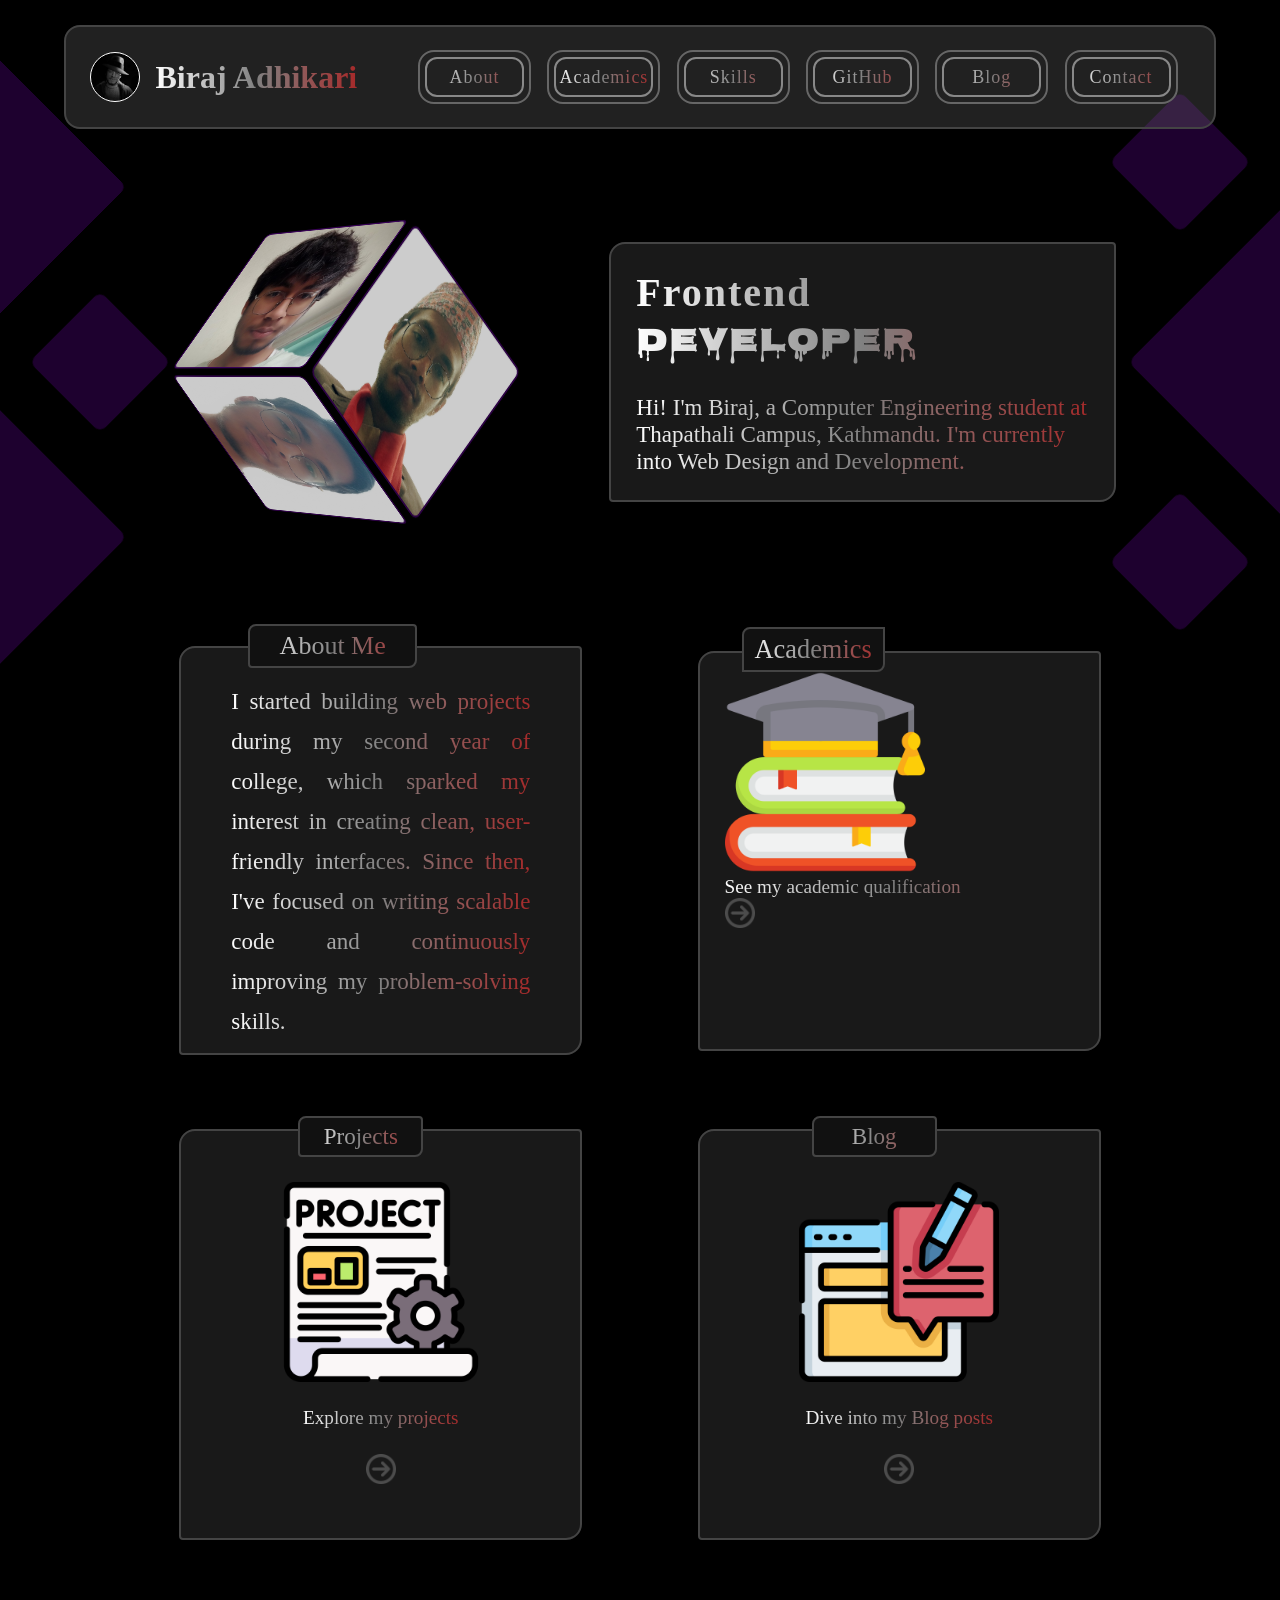
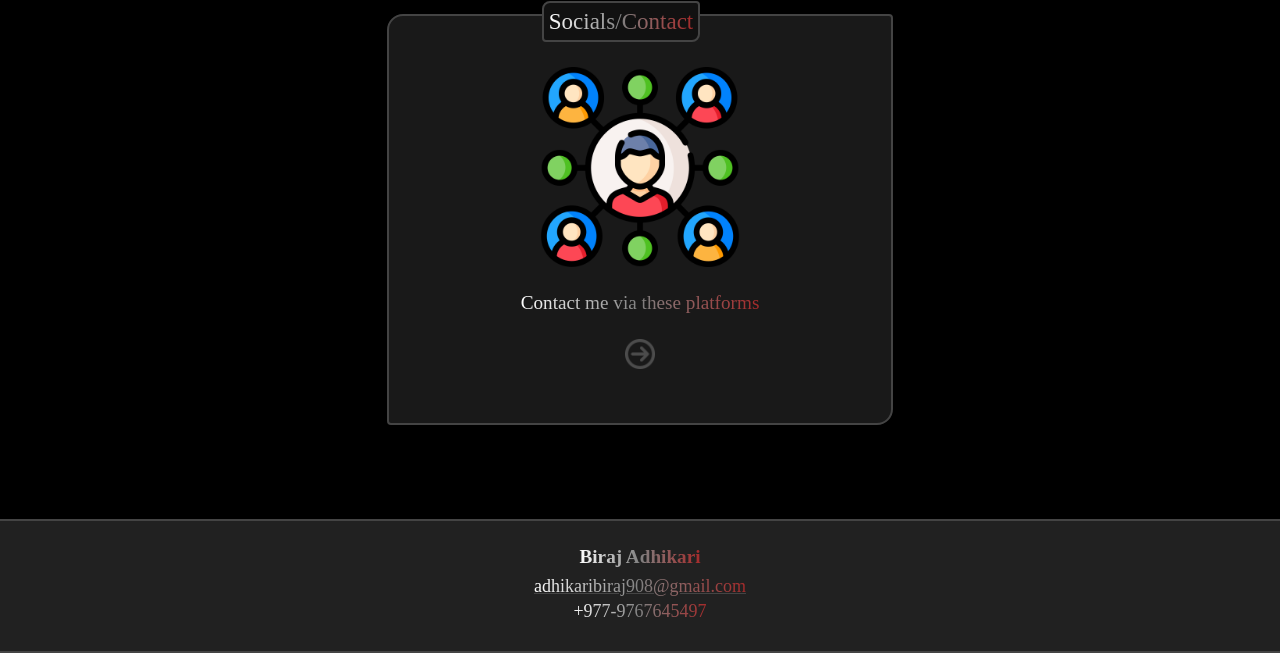
==== index.html @ 6d4dd979 "Minor change" ====
<!DOCTYPE html>
<html lang="en">
<head>
    <meta charset="UTF-8">
    <meta name="viewport" content="width=device-width, initial-scale=1.0">
    <title>Biraj Adhikari - Portfolio</title>
    <link rel="stylesheet" href="Styling/root.css">
    <link rel="stylesheet" href="Styling/navBar.css">
    <link rel="stylesheet" href="Styling/cube.css">
    <link rel="stylesheet" href="Styling/decoration.css">
    <link rel="stylesheet" href="Styling/introduction.css">
    <link rel="stylesheet" href="Styling/aboutMe.css">
    <link rel="stylesheet" href="Styling/academics.css">
    <link rel="stylesheet" href="Styling/projects.css">
    <link rel="stylesheet" href="Styling/blog.css">
    <link rel="stylesheet" href="Styling/contacts.css">
    <link rel="stylesheet" href="Styling/footer.css">
    <link rel="preconnect" href="https://fonts.googleapis.com">
    <link rel="preconnect" href="https://fonts.gstatic.com" crossorigin>    
    <link href="https://fonts.googleapis.com/css2?family=Nosifer&family=Rubik+Glitch&display=swap" rel="stylesheet">
</head>
<body>
    <section id="decoration">
        <div class="decorator"></div>
        <div class="decorator"></div>
        <div class="decorator"></div>
        <div class="decorator"></div>
        <div class="decorator"></div>
        <div class="decorator"></div>
    </section>
    <nav>
        <div class="siteLogo"><div id="pp"></div><h1>Biraj Adhikari</h1></div>
        <img src="Assets/settings.png" width="30px">
        <section>
            <div class="navItem"><a href="#aboutMe"><span>About</span></a></div>
            <div class="navItem"><a href="#academics"><span>Academics</span></a></div>
            <div class="navItem"><a href="#skills"><span>Skills</span></a></div>
            <div class="navItem"><a href="https://github.com/LibraAkaja/" target="_blank"><span>GitHub</span></a></div>
            <div class="navItem"><a href="#myBlog"><span>Blog</span></a></div>
            <div class="navItem"><a href="#contacts"><span>Contact</span></a></div>
        </section>
    </nav>
    <main id="root">
        <section class="cube" id="cube">
            <div class="cubeContainer">
                <div class="cubeSide"></div>
                <div class="cubeSide"></div>
                <div class="cubeSide"></div>
                <div class="cubeSide"></div>
                <div class="cubeSide"></div>
                <div class="cubeSide"></div>
            </div>
        </section>
        <section id="introduction" class="detailCategory">
            <h3><span>Frontend </span><span>Developer</span></h3><br>
            <p>Hi! I'm Biraj, a Computer Engineering student at Thapathali Campus, Kathmandu.
                I'm currently into Web Design and Development.
            </p>
        </section>
        <section id="aboutMe" class="detailCategory">
            <span><p>About Me</p></span>
            <p id="aboutP">I started building web projects during my second year of college, which sparked my interest in creating clean, user-friendly interfaces. Since then, I've focused on writing scalable code and continuously improving my problem-solving skills.</p>
        </section>
        <section id="academics" class="detailCategory">
            <span><p>Academics</p></span>
            <img src="Assets/education.png" width="200">
            <p>See my academic qualification </p>
            <a href=""><img src="Assets/right.png" width="30px"></a>
        </section>
        <section id="myProjects" class="detailCategory">
            <span><p>Projects</p></span>
            <img src="Assets/project.png" width="200">
            <p>Explore my projects </p>
            <a href=""><img src="Assets/right.png" width="30px"></a>
        </section>
        <section id="myBlog" class="detailCategory">
            <span><p>Blog</p></span>
            <img src="Assets/blog.png" width="200px">
            <p>Dive into my Blog posts</p>
            <a href=""><img src="Assets/right.png" width="30px"></a>
        </section>
        <section id="contacts" class="detailCategory">
            <span><p>Socials/Contact</p></span>
            <img src="Assets/network.png" width="200">
            <p>Contact me via these platforms</p>
            <a href="Pages/contact.html"><img src="Assets/right.png" width="30px"></a>
        </section>
    </main>
    <footer>
        <h3>Biraj Adhikari</h3>
        <p><a href="mailto:adhikaribiraj908@gmail.com" target="_blank">adhikaribiraj908@gmail.com</a></p>
        <p>+977-9767645497</p>
    </footer>
    <script src="Scripts/dynamic.js"></script>
    <script src="Scripts/navBar.js" type="module"></script>
    <script src="Scripts/dragCube.js" type="module"></script>
    <script src="Scripts/mainSections.js" type="module"></script>
</body>
</html>
---- Styling/root.css ----
*{
    padding: 0;
    margin: 0;
    box-sizing: border-box;
    outline: none;
}

body, html{
    background-color: #000000;
    overflow-x: hidden;
    scroll-behavior: smooth;
}

body{
    display: flex;
    flex-direction: column;
    justify-content: stretch;
    align-items: center;
    overflow-y: hidden;
}

main{
    width: 90vw;
    margin-top: 146px;
    z-index: 2;
    transition: transform 0.4s ease-in-out;
    display: grid;
    grid-template-columns: 1fr;
    row-gap: 71px;
    justify-items: center;
    align-items: center;
}

.detailCategory {
    opacity: 0;
    transform: translateY(12px);
    transition: opacity 0.4s ease, transform 0.4s ease;
}

.detailCategory.show {
    opacity: 1;
    transform: translateY(0);
}

@media only screen and (min-width: 375px){
    main{
        margin-top: 172px;
        row-gap: 74px;
    }
}

@media only screen and (min-width: 768px){
    main{
        display: flex;
        justify-content: space-around;
        align-items: center;
        flex-direction: row;
        flex-wrap: wrap;
    }
    main > section{
        min-width: 200px;
        max-width: 44%;
        min-height: 400px;
    }
    main > section:nth-of-type(1){
        min-width: 44%;
    }
    main > section:nth-of-type(2){
        min-height: 260px;
    }
    .detailCategory{
        scroll-margin-top: 175px;
    }
}

@media only screen and (min-width: 1024px){
    main{
        justify-content: space-evenly;
    }
    main > section:nth-of-type(1){
        min-width: 30%;
    }
    main > section:nth-of-type(3), main > section:nth-of-type(4), main > section:nth-of-type(5), main > section:nth-of-type(6){
        max-width: 35%;
    }
}
---- Styling/navBar.css ----
nav{
    width: 90vw;
    min-height: 50px;
    border: 2px solid #444444;
    border-radius: 1rem;
    box-sizing: border-box;
    display: flex;
    justify-content: space-around;
    align-items: center;
    flex-wrap: wrap;
    row-gap: 25px;
    overflow: hidden;
    transition: all 0.4s ease-in-out;
    background: rgba(128, 128, 128, 0.26);
    position: fixed;
    top: 25px;
    z-index: 4;
}

nav:hover{
    background: #333333;
}

nav section{
    width: 100%;
    min-height: 100px;
    padding: 25px;
    display: flex;
    justify-content: space-evenly;
    align-items: center;
    flex-wrap: wrap;
    gap: 25px;
    display: none;
}

.navItem{
    color: white;
    width: 11ch;
    height: 40px;
    border: 2px solid #666666;
    border-radius: 1rem;
    display: flex;
    justify-content: center;
    align-items: center;
    box-sizing: content-box;
    cursor: pointer;
}

.navItem a{
    all: unset;
}

.siteLogo{
    display: flex;
    justify-content: center;
    align-items: center;
    column-gap: 8px;
}

h1{
    font-size: x-large;
    background: linear-gradient(to right, white, grey, brown);
    background-clip: text;
    -webkit-background-clip: text;
    -webkit-text-fill-color: transparent;
    cursor: default;
}

#pp{
    width: 30px;
    aspect-ratio: 1;
    background: url(../Assets/BA.png) center center no-repeat;
    background-size: cover;
    border: 1px solid white;
    border-radius: 50%;
}

h1:hover{
    background: linear-gradient(to right, skyblue, crimson);
    background-clip: text;
    -webkit-background-clip: text;
    -webkit-text-fill-color: transparent;
}

nav.scrolled{
    background: #333333;
}

@media only screen and (min-width: 375px){
    nav{
        min-height: 75px;
    }
    #pp{
        width: 40px;
    }
    nav section{
        width: 350px;
    }
}

@media only screen and (min-width:647px){
    nav{
        width: 80vw;
    }
    nav section{
        width: 450px;
    }
}

@media only screen and (min-width: 768px){
    nav{
        width: 90vw;
        padding: 0px;
    }
    #pp{
        width: 50px;
    }
    nav img{
        display: none;
    }
    .siteLogo{
        width: 11%;
    }
    h1{
        display: none;
    }
    nav section{
        width: 87%;
        padding: 0px;
        gap: 0px;
        display: flex;
    }
    .navItem span{
        width: 11ch;
        height: 40px;
        border-radius: 0.75rem;
        box-sizing: border-box;
        display: flex;
        justify-content: center;
        align-items: center;
        border: 2px solid #888888;
        background: linear-gradient(to right, white, grey, brown);
        background-clip: text;
        -webkit-background-clip: text;
        -webkit-text-fill-color: transparent;
    }
    .navItem span:hover{
        background: linear-gradient(to right, skyblue, crimson);
        background-clip: text;
        -webkit-background-clip: text;
        -webkit-text-fill-color: transparent;
    }
    .navItem:hover{
        background-color: #222222;
    }
}

@media only screen and (min-width: 1024px){
    h1{
        display: block;
    }
    .siteLogo{
        width: 24%;
        column-gap: 15px;
    }
    nav section{
        display: flex;
        width: 69%;
    }
}

@media only screen and (min-width: 1252px){
    .navItem{
        padding: 5px;
        font-size: large;
    }
    h1{
        font-size: xx-large;
    }
    .navItem span{
        letter-spacing: 1px;
    }
}
---- Styling/cube.css ----
.cube{
    z-index: 2;
    scale: 0.75;
    transition: transform 1s ease-in-out;
    display: grid;
    justify-items: center;
    align-items: center;
}

.cube.hide{
    opacity: 0;
    transform: translateY(12px);
    transition: all 0.4s ease;
}

.cube.show{
    opacity: 1;
    transform: translateY(0px);
    transition: all 0.4s ease;
}

.cubeContainer{
    width: 200px;
    aspect-ratio: 1;
    perspective: 2000px;
    transform-style: preserve-3d;
    transform: rotateX(0deg) rotateY(45deg) rotateZ(45deg);
}

.cubeSide{
    width: 100%;
    aspect-ratio: 1;
    border: 2px solid #380356;
    border-radius: 0.5rem;
    position: absolute;
    backface-visibility: hidden;
}

.cubeSide:nth-of-type(1){
    transform: translateZ(105px);
    background: url(../Assets/BA4.jpg) center center no-repeat;
    background-size: cover;
    filter: brightness(0.8);
}

.cubeSide:nth-of-type(6){
    transform: translateZ(-105px) rotateX(180deg);
    background: url(../Assets/BA.png) center center no-repeat;
    background-size: cover;
}

.cubeSide:nth-of-type(2){
    transform: translateY(105px) rotateX(-90deg);
    background: url(../Assets/BA1.jpg) center center no-repeat;
    background-size: cover;
    filter: brightness(0.8);
}

.cubeSide:nth-of-type(3){
    transform: translateY(-105px) rotateX(90deg) rotateZ(180deg);
    background: url(../Assets/BA2.jpg) center center no-repeat;
    background-size: cover;
    filter: brightness(0.8);
}

.cubeSide:nth-of-type(4){
    transform: translateX(-105px) rotateY(-90deg);
    background: url(../Assets/BA3.jpg) center center no-repeat;
    background-size: cover;
}

.cubeSide:nth-of-type(5){
    transform: translateX(105px) rotateY(90deg) rotateZ(-90deg);
    background: url(../Assets/AA.jpg) center center no-repeat;
    background-size: cover;
    filter: brightness(1.2);
}

.cubeContainer{
    animation: itsShowTime 3s ease-in-out 0s 1,
               spinIt 3s ease-in-out 0s 1;
}

/* @keyframes showEmAll{
  0% {transform: rotateX(0deg) rotateY(0deg) rotateZ(0deg);}
  12.5% {transform: rotateX(30deg) rotateY(0deg) rotateZ(30deg);}
  25% {transform: rotateX(45deg) rotateY(15deg) rotateZ(60deg);}
  37.5% {transform: rotateX(30deg) rotateY(45deg) rotateZ(120deg);}
  50% {transform: rotateX(45deg) rotateY(30deg) rotateZ(180deg);}
  62.5% {transform: rotateX(30deg) rotateY(45deg) rotateZ(225deg);}
  75% {transform: rotateX(45deg) rotateY(30deg) rotateZ(270deg)}
  87.5% {transform: rotateX(15deg) rotateY(15deg) rotateZ(315deg);}
  100%{transform: rotateX(0deg) rotateY(0deg) rotateZ(360deg);}
} */

@keyframes spinIt{
    from{
        transform: rotateX(0deg) rotateY(45deg) rotateZ(45deg);
    }
    to{
        transform: rotateX(0deg) rotateY(1125deg) rotateZ(45deg);
    }
}

/* @keyframes settleIt{
    form{
        transform: rotateX(0deg) rotateY(4005deg) rotateZ(45deg);
    }
    to{
        transform: rotateX(0deg) rotateY(0deg) rotateZ(0deg);
    }
} */

@keyframes itsShowTime{
    0%{ scale: 0.15;}
    100%{scale: 1;}
}

@media only screen and (min-width: 768px){
    .cube{
        scale: 1;
    }
}
---- Styling/decoration.css ----
#decoration{
    /* width: 100vw !important; */
    /* height: 100vh !important; */
    display: flex;
    justify-content: center;
    align-items: center;
    flex-wrap: nowrap;
    position: fixed;
    inset: 0;
    overflow: hidden;
    pointer-events: none;
}

.decorator:nth-of-type(1), .decorator:nth-of-type(3), .decorator:nth-of-type(5){
    width: 100px;
    aspect-ratio: 1;
    /* background-color: rgba(147, 0, 156, 0.26); */
    background-color: rgba(56, 3, 86, 0.55);
    border-radius: 0.5rem;
}

.decorator:nth-of-type(2), .decorator:nth-of-type(4), .decorator:nth-of-type(6){
    width: 250px;
    aspect-ratio: 1;
    /* background-color: rgba(176, 0, 178, 0.26); */
    background-color: rgba(56, 3, 86, 0.55);
    border-radius: 0.5rem;
}

.decorator{
    rotate: 45deg;
    flex-shrink: none;
    position: fixed;
}

.decorator:nth-of-type(2){
    top: 62px;
    left: -175px;
}

.decorator:nth-of-type(4){
    top: 237px;
    right: -150px;
}

.decorator:nth-of-type(6){
    top: 412px;
    left: -175px;
}

.decorator:nth-of-type(1){
    top: 112px;
    right: 50px;
    animation: spinClockwise 8s ease 0s infinite alternate;
}

.decorator:nth-of-type(3){
    top: 312px;
    left: 50px;
    animation: spinAnticlockwise 8s ease 0s infinite alternate;
}

.decorator:nth-of-type(5){
    top: 512px;
    right: 50px;
    animation: spinClockwise 8s ease 0s infinite alternate;
}

@keyframes spinClockwise{
    from{
        transform: rotateZ(0deg);
    }
    to{
        transform: rotateZ(360deg);
    }
}

@keyframes spinAnticlockwise{
    from{
        transform: rotateZ(0deg);
    }
    to{
        transform: rotateZ(-360deg);
    }
}
---- Styling/introduction.css ----
#introduction{
    width: 90vw;
    box-sizing: border-box;
    color: white;
    border: 2px solid #444444;
    border-radius: 1rem 0.25rem 1rem 0.25rem;
    padding: 25px;
    background: rgba(34, 34, 34, 0.75);
}

#introduction h3{
    background: linear-gradient(to right, white, grey, brown);
    background-clip: text;
    -webkit-background-clip: text;
    -webkit-text-fill-color: transparent;
    font-size: 25px;
    letter-spacing: 2px;
    color: transparent;
    /* border: 2px solid red; */
}

#introduction h3 span:nth-of-type(1){
    font-size: 40px;
    font-family: 'Times New Roman', Times, serif;
}

#introduction h3 span:nth-of-type(2){
    font-family: 'Nosifer', 'Times New Roman', Times, serif;
}

#introduction p{
    background: linear-gradient(to right, white, grey, brown);
    background-clip: text;
    -webkit-background-clip: text;
    -webkit-text-fill-color: transparent;
    /* border: 2px solid red; */
}

#introduction h3:hover{
    background: linear-gradient(to right, skyblue, crimson);
    background-clip: text;
    -webkit-background-clip: text;
    -webkit-text-fill-color: transparent;
}

#introduction p:hover{
    background: linear-gradient(to right, skyblue, crimson);
    background-clip: text;
    -webkit-background-clip: text;
    -webkit-text-fill-color: transparent;
}

@media only screen and (min-width: 320px){
    #introduction p{
        font-size: large;
    }
}

@media only screen and (min-width: 768px){
    #introduction{
        font-size: larger;
        place-content: center center;
    }
}

@media only screen and (min-width: 1024px){
    #introduction h3{
        font-size: xx-large;
    }
    #introduction p{
        font-size: larger;
    }
}
---- Styling/aboutMe.css ----
#aboutMe{
    width: 90vw;
    padding: 25px;
    border: 2px solid #444444;
    border-radius: 1rem 0.25rem 1rem 0.25rem;
    box-sizing: border-box;
    background: rgba(34, 34, 34, 0.75);
}

/* #aboutMe{
    display: flex;
    justify-content: center;
    align-items: center;
    flex-direction: column;
    row-gap: 25px;
} */

#aboutMe span{
    margin-top: -49px;
    margin-left: 17px;
    padding: 5px;
    background: #111111;
    box-sizing: border-box;
    border: 2px solid #444444;
    border-radius: 0.5rem 0.25rem 0.5rem 0.25rem;
    font-size: 26px;
    display: block;
    width: 13ch;
    text-align: center;
}

#aboutP{
    /* border: 2px solid red; */
    position: relative;
    top: 13px;
}

#aboutMe span p, #aboutMe p{
    background: linear-gradient(to right, white, grey, brown);
    background-clip: text;
    -webkit-background-clip: text;
    -webkit-text-fill-color: transparent;
}

#aboutMe span p:hover, #aboutMe p:hover{
    background: linear-gradient(to right, skyblue, crimson);
    background-clip: text;
    -webkit-background-clip: text;
    -webkit-text-fill-color: transparent;
}

@media only screen and (min-width:320px){
    #aboutMe{
        font-size: larger;
    }
}

@media only screen and (min-width: 768px){
    #aboutP{
        font-size: larger;
        aspect-ratio: 1.16;
        display: flex;
        justify-content: center;
        align-items: center;
        text-align: justify;
        line-height: 35px;
    }
}

@media only screen and (min-width: 1100px){
    #aboutMe{
        padding-left: 50px;
        padding-right: 50px;
    }
}

@media only screen and (min-width: 1252px){
    #aboutP{
        line-height: 40px;
    }
}
---- Styling/academics.css ----
#academics{
    width: 90vw;
    /* display: flex;
    justify-content: center;
    align-items: center;
    flex-direction: column;
    row-gap: 25px; */
    border: 2px solid #444444;
    border-radius: 1rem 0.25rem 1rem 0.25rem;
    background: rgba(34, 34, 34, 0.75);
    padding: 25px 25px 50px 25px;
    box-sizing: border-box;
    color: white;
}

#academics span{
    margin-top: -51px;
    margin-left: 17px;
    font-size: 22px;
    padding: 5px;
    background: #111111;
    display: block;
    width: 13ch;
    text-align: center;
    border: 2px solid #444444;
    border-radius: 0.5rem 0 0.5rem 0;
    box-sizing: border-box;
}

#academics img:nth-of-type(2), #academics a img{
    transition: filter 0.4s ease;
    filter: contrast(0.4);
}

#academics img:nth-of-type(2):hover, #academics a img:hover{
    filter: contrast(0) invert(1);
}

#academics span p, #academics p{
    background: linear-gradient(to right, white, grey, brown);
    background-clip: text;
    -webkit-background-clip: text;
    -webkit-text-fill-color: transparent;
}

#academics span p:hover, #academics p:hover{
    background: linear-gradient(to right, skyblue, crimson);
    background-clip: text;
    -webkit-background-clip: text;
    -webkit-text-fill-color: transparent;
}

@media only screen and (min-width: 320px){
    #academics p{
        font-size: larger;
    }
}
---- Styling/projects.css ----
#myProjects{
    width: 90vw;
    box-sizing: border-box;
    padding: 25px 25px 50px 25px;
    border: 2px solid #444444;
    border-radius: 1rem 0.25rem 1rem 0.25rem;
    display: flex;
    justify-content: center;
    align-items: center;
    flex-direction: column;
    row-gap: 25px;
    color: white;
    background: rgba(34, 34, 34, 0.75);
}

#myProjects span{
    margin-top: -40px;
    margin-left: -40px;
    width: 13ch;
    text-align: center;
    font-size: larger;
    padding: 5px;
    background: #111111;
    border: 2px solid #444444;
    border-radius: 0.5rem 0.25rem 0.5rem 0.25rem;
}

#myProjects span p, #myProjects p{
    background: linear-gradient(to right, white, grey, brown);
    background-clip: text;
    -webkit-background-clip: text;
    -webkit-text-fill-color: transparent;
}

#myProjects span p:hover, #myProjects p:hover{
    background: linear-gradient(to right, skyblue, crimson);
    background-clip: text;
    -webkit-background-clip: text;
    -webkit-text-fill-color: transparent;
}

#myProjects a img{
    transition: filter 0.4s ease;
    filter: contrast(0.4);
}

#myProjects a img:hover{
    filter: contrast(0) invert(1);
}

@media only screen and (min-width: 320px){
    #myProjects  p{
        font-size: larger;
    }
}
---- Styling/blog.css ----
#myBlog{
    width: 90vw;
    box-sizing: border-box;
    padding: 25px 25px 50px 25px;  
    color: white;
    display: flex;
    justify-content: center;
    align-items: center;
    flex-direction: column;
    row-gap: 25px;
    border: 2px solid #444444;
    border-radius: 1rem 0.25rem 1rem 0.25rem;
    background: rgba(34, 34, 34, 0.75);
}

#myBlog span{
    margin-top: -40px;
    margin-left: -50px;
    padding: 5px;
    background: #111111;
    font-size: larger;
    border: 2px solid #444444;
    border-radius: 0.5rem 0.25rem 0.5rem 0.25rem;
    width: 13ch;
    text-align: center;
}

#myBlog span p, #myBlog p{
    background: linear-gradient(to right, white, grey, brown);
    background-clip: text;
    -webkit-background-clip: text;
    -webkit-text-fill-color: transparent;
}

#myBlog span p:hover, #myBlog p:hover{
    background: linear-gradient(to right, skyblue, crimson);
    background-clip: text;
    -webkit-background-clip: text;
    -webkit-text-fill-color: transparent;
}

#myBlog a img{
    transition: filter 0.4s ease;
    filter: contrast(0.4);
}

#myBlog a img:hover{
    filter: contrast(0) invert(1);
}

@media only screen and (min-width: 320px){
    #myBlog p{
        font-size: larger;
    }
}
---- Styling/contacts.css ----
#contacts{
    width: 90vw;
    box-sizing: border-box;
    padding: 25px 25px 50px 25px;
    color: white;
    display: flex;
    justify-content: center;
    align-items: center;
    flex-direction: column;
    row-gap: 25px;
    border: 2px solid #444444;
    border-radius: 1rem 0.25rem 1rem 0.25rem;
    background: rgba(34, 34, 34, 0.75);
}

#contacts span{
    /* position: relative; */
    margin-top: -40px;
    margin-left: -38px;
    font-size: larger;
    padding: 5px;
    background: #111111;
    text-align: center;
    border: 2px solid #444444;
    border-radius: 0.5rem 0.25rem 0.5rem 0.25rem;
}

#contacts span p, #contacts p{
    background: linear-gradient(to right, white, grey, brown);
    background-clip: text;
    -webkit-background-clip: text;
    -webkit-text-fill-color: transparent;
}

#contacts span p:hover, #contacts p:hover{
    background: linear-gradient(to right, skyblue, crimson);
    background-clip: text;
    -webkit-background-clip: text;
    -webkit-text-fill-color: transparent;
}

#contacts a img{
    transition: filter 0.4s ease;
    filter: contrast(0.4);
}

#contacts a img:hover{
    filter: contrast(0) invert(1);
}

@media only screen and (min-width: 320px){
    #contacts p{
        font-size: larger;
    }
}
---- Styling/footer.css ----
footer{
    width: 100vw;
    height: auto;
    padding: 25px;
    border: 2px solid #444444;
    display: flex;
    flex-direction: column;
    align-items: center;
    justify-content: center;
    margin-top: 71px;
    background: rgba(128, 128, 128, 0.26);
    box-sizing: content-box;
    z-index: 4;
    /* display: none; */
} 

footer p{
    font-size: small;
    background: linear-gradient(to right, white, grey, brown);
    background-clip: text;
    -webkit-background-clip: text;
    -webkit-text-fill-color: transparent;
    margin-bottom: 4px;
}

footer p:nth-of-type(1){
    text-decoration: underline #444444;

}

footer h3{
    font-size: large;
    background: linear-gradient(to right, white, grey, brown);
    background-clip: text;
    -webkit-background-clip: text;
    -webkit-text-fill-color: transparent;
    margin-bottom: 8px;
}

@media only screen and (min-width: 375px){
    footer h3{
        font-size: larger;
    }
    footer p{
        font-size: large;
    }
}

@media only screen and (min-width: 768px){
    footer{
        margin-top: 94px;
    }
}
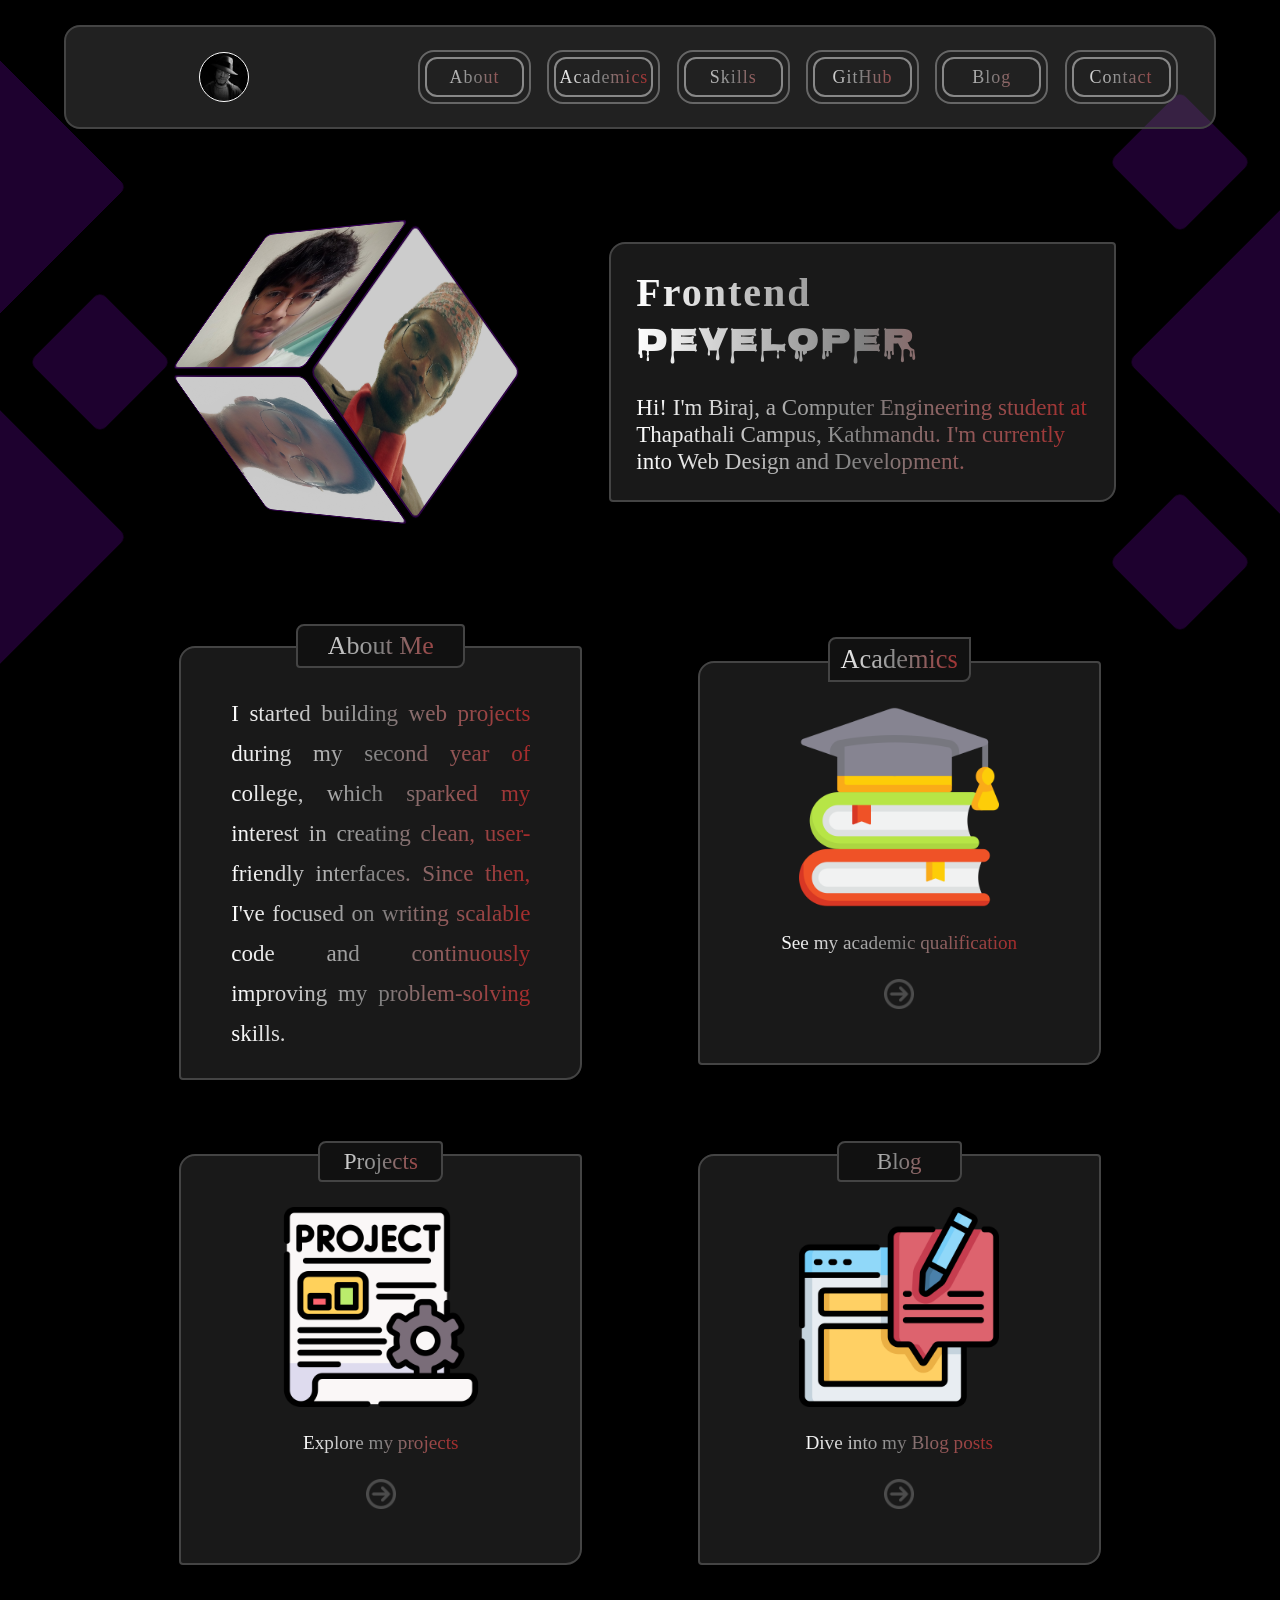
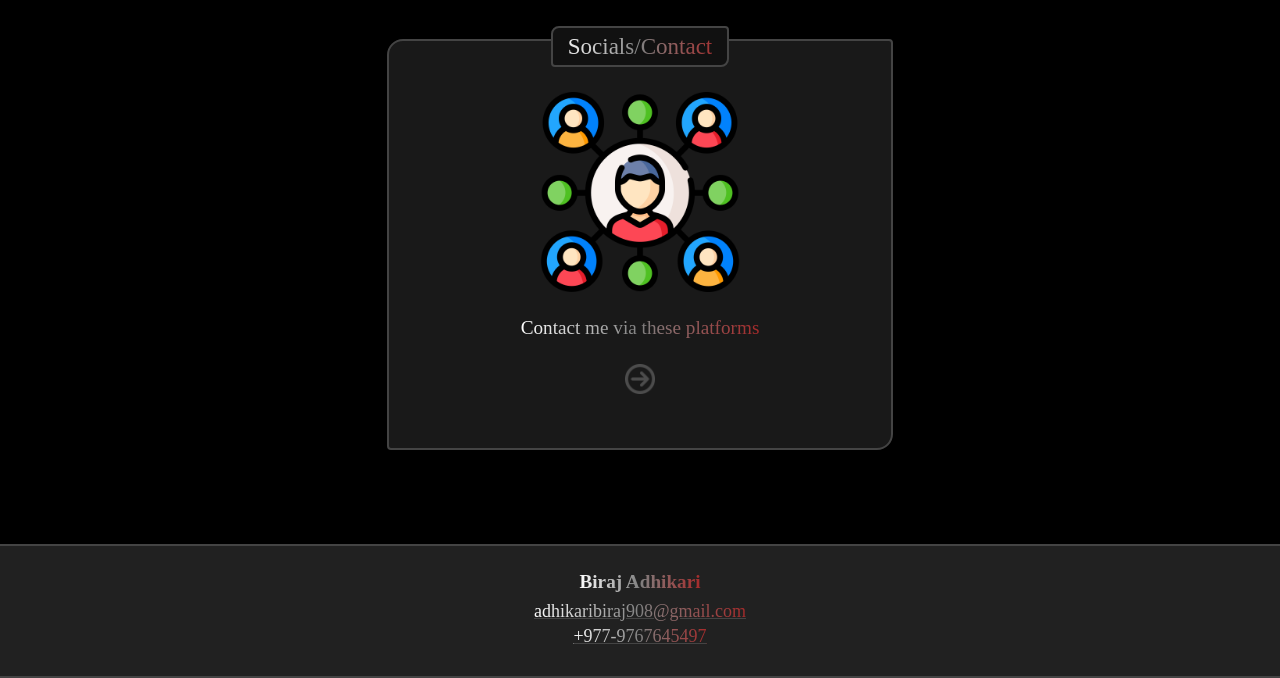
==== commit 92945b45: "Minor change" ====
--- a/index.html
+++ b/index.html
@@ -89,7 +89,7 @@
     <footer>
         <h3>Biraj Adhikari</h3>
         <p><a href="mailto:adhikaribiraj908@gmail.com" target="_blank">adhikaribiraj908@gmail.com</a></p>
-        <p>+977-9767645497</p>
+        <p><a href="tel:+9779767645497">+977-9767645497</a></p>
     </footer>
     <script src="Scripts/dynamic.js"></script>
     <script src="Scripts/navBar.js" type="module"></script>
--- a/Styling/root.css
+++ b/Styling/root.css
@@ -34,12 +34,20 @@
 .detailCategory {
     opacity: 0;
     transform: translateY(12px);
-    transition: opacity 0.4s ease, transform 0.4s ease;
+    transition: all 0.4s ease;
 }
 
-.detailCategory.show {
+#introduction:hover, #aboutMe:hover, #academics:hover, #myProjects:hover, #myBlog:hover, #contacts:hover{
+    background: rgba(68, 68, 68, 0.5);
+}
+
+.detailCategory.show{
     opacity: 1;
     transform: translateY(0);
+}
+
+#root > section h3, #root > section p{
+    user-select: none;
 }
 
 @media only screen and (min-width: 375px){
--- a/Styling/navBar.css
+++ b/Styling/navBar.css
@@ -121,7 +121,7 @@
     .siteLogo{
         width: 11%;
     }
-    h1{
+    nav h1{
         display: none;
     }
     nav section{
--- a/Styling/introduction.css
+++ b/Styling/introduction.css
@@ -16,7 +16,6 @@
     font-size: 25px;
     letter-spacing: 2px;
     color: transparent;
-    /* border: 2px solid red; */
 }
 
 #introduction h3 span:nth-of-type(1){
@@ -33,7 +32,6 @@
     background-clip: text;
     -webkit-background-clip: text;
     -webkit-text-fill-color: transparent;
-    /* border: 2px solid red; */
 }
 
 #introduction h3:hover{
--- a/Styling/aboutMe.css
+++ b/Styling/aboutMe.css
@@ -7,17 +7,17 @@
     background: rgba(34, 34, 34, 0.75);
 }
 
-/* #aboutMe{
+#aboutMe{
     display: flex;
     justify-content: center;
     align-items: center;
     flex-direction: column;
     row-gap: 25px;
-} */
+}
 
 #aboutMe span{
     margin-top: -49px;
-    margin-left: 17px;
+    /* margin-left: 17px; */
     padding: 5px;
     background: #111111;
     box-sizing: border-box;
@@ -27,12 +27,6 @@
     display: block;
     width: 13ch;
     text-align: center;
-}
-
-#aboutP{
-    /* border: 2px solid red; */
-    position: relative;
-    top: 13px;
 }
 
 #aboutMe span p, #aboutMe p{
@@ -59,6 +53,7 @@
     #aboutP{
         font-size: larger;
         aspect-ratio: 1.16;
+        width: 100%;
         display: flex;
         justify-content: center;
         align-items: center;
@@ -77,5 +72,7 @@
 @media only screen and (min-width: 1252px){
     #aboutP{
         line-height: 40px;
+        /* width: 100%; */
+        aspect-ratio: 1.14;
     }
 }
--- a/Styling/academics.css
+++ b/Styling/academics.css
@@ -1,10 +1,10 @@
 #academics{
     width: 90vw;
-    /* display: flex;
+    display: flex;
     justify-content: center;
     align-items: center;
     flex-direction: column;
-    row-gap: 25px; */
+    row-gap: 25px;
     border: 2px solid #444444;
     border-radius: 1rem 0.25rem 1rem 0.25rem;
     background: rgba(34, 34, 34, 0.75);
@@ -15,7 +15,7 @@
 
 #academics span{
     margin-top: -51px;
-    margin-left: 17px;
+    /* margin-left: 17px; */
     font-size: 22px;
     padding: 5px;
     background: #111111;
--- a/Styling/projects.css
+++ b/Styling/projects.css
@@ -15,7 +15,7 @@
 
 #myProjects span{
     margin-top: -40px;
-    margin-left: -40px;
+    /* margin-left: -40px; */
     width: 13ch;
     text-align: center;
     font-size: larger;
--- a/Styling/blog.css
+++ b/Styling/blog.css
@@ -15,7 +15,7 @@
 
 #myBlog span{
     margin-top: -40px;
-    margin-left: -50px;
+    /* margin-left: -50px; */
     padding: 5px;
     background: #111111;
     font-size: larger;
--- a/Styling/contacts.css
+++ b/Styling/contacts.css
@@ -14,15 +14,18 @@
 }
 
 #contacts span{
-    /* position: relative; */
     margin-top: -40px;
-    margin-left: -38px;
+    /* margin-left: -38px; */
     font-size: larger;
     padding: 5px;
     background: #111111;
     text-align: center;
     border: 2px solid #444444;
     border-radius: 0.5rem 0.25rem 0.5rem 0.25rem;
+}
+
+#contacts span p{
+    padding: 0 10px 0 10px;
 }
 
 #contacts span p, #contacts p{
@@ -52,4 +55,84 @@
     #contacts p{
         font-size: larger;
     }
+}
+
+#contactHTML{
+    display: flex;
+}
+
+#contactHtmlH1{
+    margin-top: 125px;
+    position: fixed;
+    transition: all 0.4s ease;
+}
+
+#contactHtml > section{
+    border: 2px solid #333333;
+    border-radius: 1.3rem;
+    background: rgba(51, 51, 51, 0.5);
+    width: 80%;
+    display: flex;
+    justify-content: space-around;
+    align-items: center;
+    margin-bottom: 50px;
+}
+
+#contactHtml > section  a{
+    all: unset;
+    width: 100%;
+    height: 100%;
+    cursor: pointer;
+    padding: 10px;
+    display: flex;
+    justify-content: space-around;
+}
+
+#contactHtml > section img{
+    width: 50px;
+}
+
+#contactHtml > section p{
+    height: min-content;
+    color: white;
+    align-self: center;
+    font-size: large;
+}
+
+.socials.hide{
+    opacity: 0;
+    transform: translateY(12px);
+    transition: all 0.4s ease;
+}
+
+.socials.show{
+    opacity: 1;
+    transform: translateY(0px);
+    transition: all 0.4s ease;
+}
+
+#contactHtml > section:hover{
+    background: rgba(68, 68, 68, 0.5);
+}
+
+@media only screen and (min-width: 768px){
+    #contactHtml{
+        width: 60vw;
+        flex-direction: column;
+        margin-top: 313px !important;
+    }
+    .socials{
+        min-width: 100% !important;
+        min-height: 75px !important;
+    }
+    #contactHtmlH1{
+        margin-top: 200px;
+        font-size: xx-large;
+    }
+}
+
+@media only screen and (min-width: 1024px){
+    #contactHtml{
+        width: 31vw;
+    }
 }
--- a/Styling/footer.css
+++ b/Styling/footer.css
@@ -11,7 +11,6 @@
     background: rgba(128, 128, 128, 0.26);
     box-sizing: content-box;
     z-index: 4;
-    /* display: none; */
 } 
 
 footer p{
@@ -23,9 +22,8 @@
     margin-bottom: 4px;
 }
 
-footer p:nth-of-type(1){
+footer p{
     text-decoration: underline #444444;
-
 }
 
 footer h3{
@@ -35,6 +33,7 @@
     -webkit-background-clip: text;
     -webkit-text-fill-color: transparent;
     margin-bottom: 8px;
+    user-select: none;
 }
 
 @media only screen and (min-width: 375px){
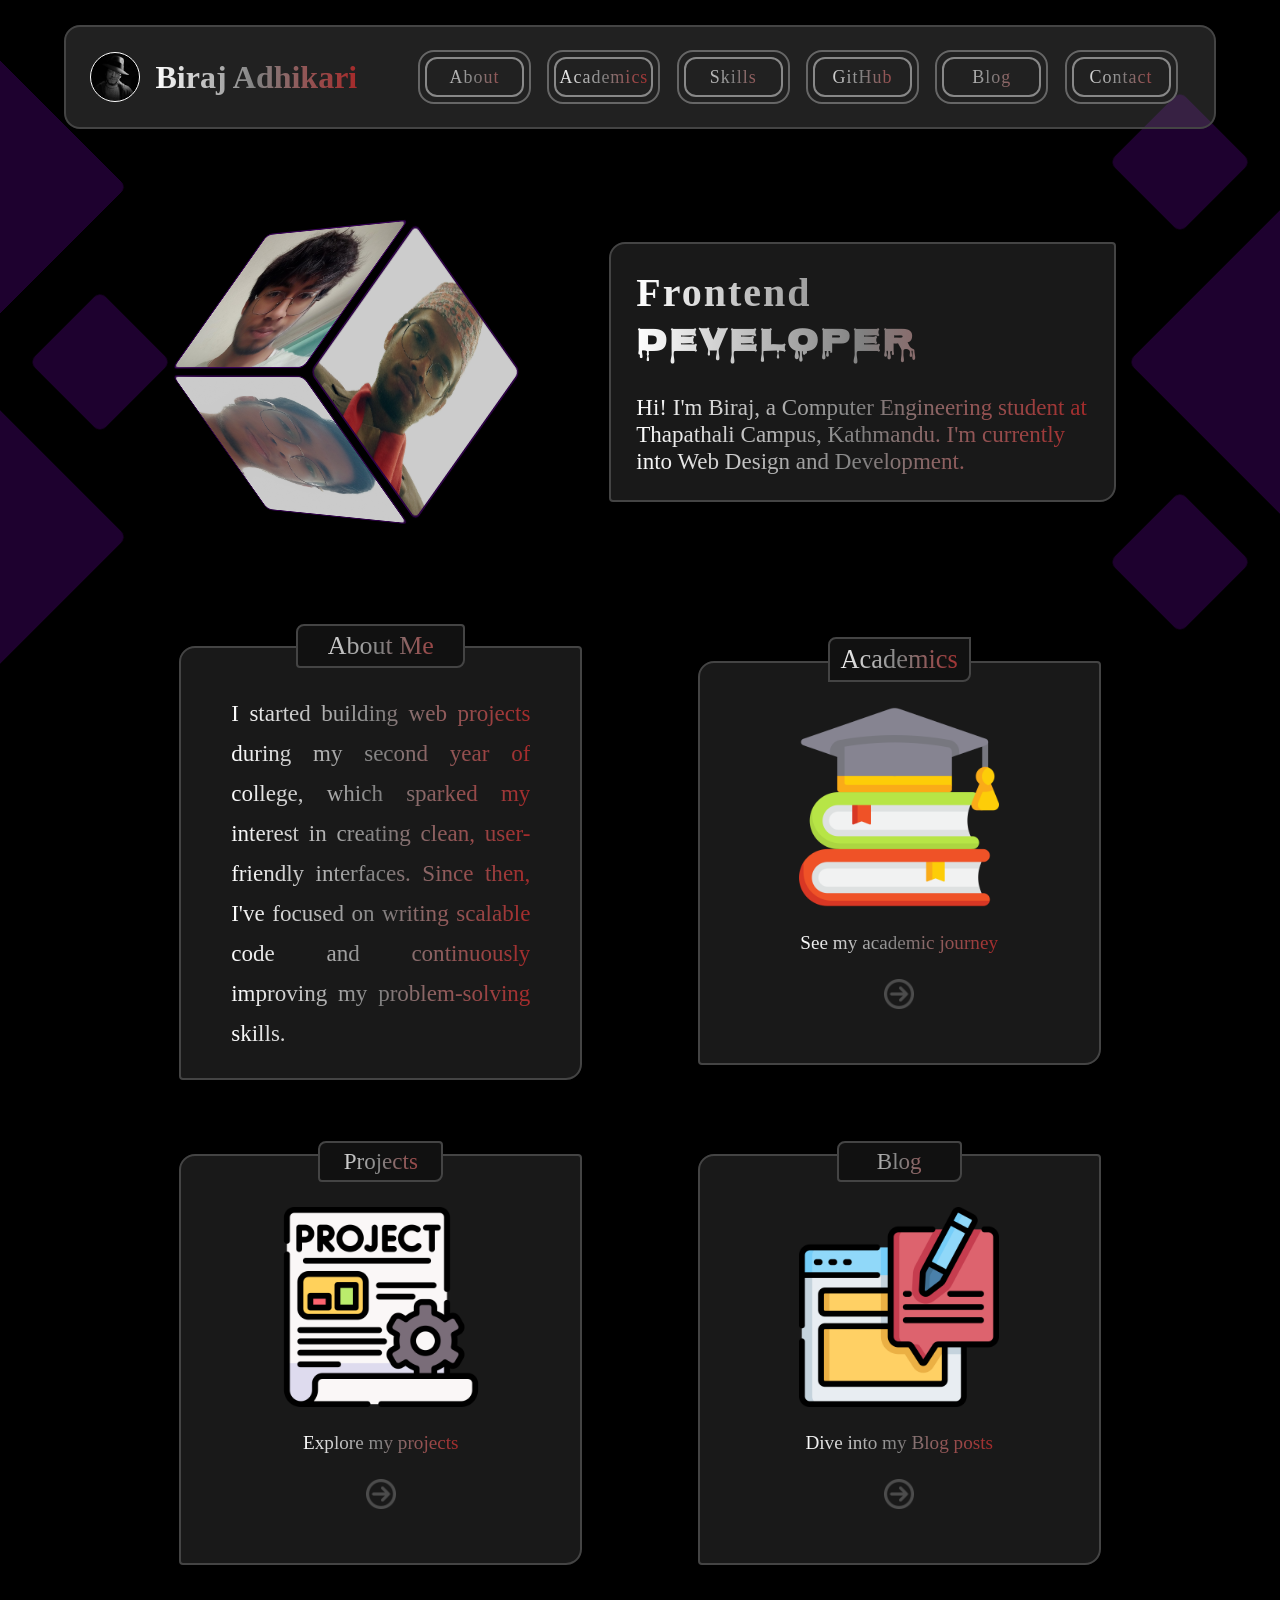
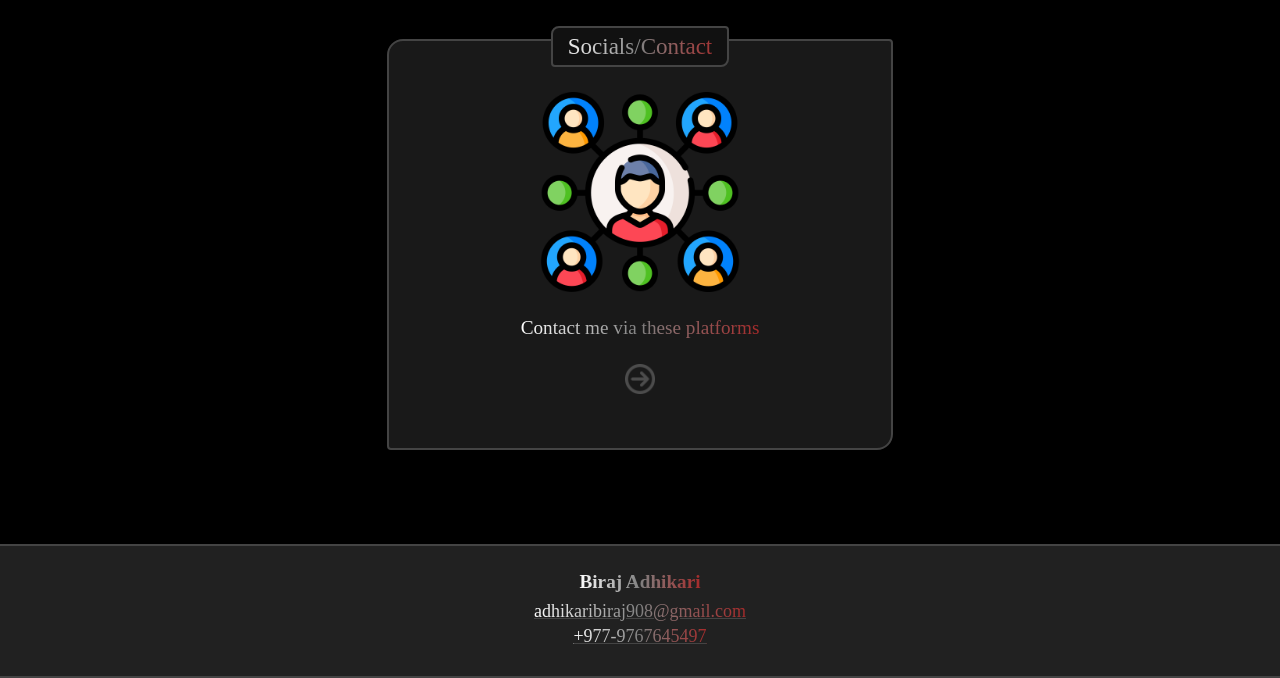
==== commit 35ecfcd0: "Minor change" ====
--- a/index.html
+++ b/index.html
@@ -33,11 +33,11 @@
         <img src="Assets/settings.png" width="30px">
         <section>
             <div class="navItem"><a href="#aboutMe"><span>About</span></a></div>
-            <div class="navItem"><a href="#academics"><span>Academics</span></a></div>
+            <div class="navItem"><a href="Pages/academics.html"><span>Academics</span></a></div>
             <div class="navItem"><a href="#skills"><span>Skills</span></a></div>
             <div class="navItem"><a href="https://github.com/LibraAkaja/" target="_blank"><span>GitHub</span></a></div>
-            <div class="navItem"><a href="#myBlog"><span>Blog</span></a></div>
-            <div class="navItem"><a href="#contacts"><span>Contact</span></a></div>
+            <div class="navItem"><a href="Pages/myBlog.html"><span>Blog</span></a></div>
+            <div class="navItem"><a href="Pages/contact.html"><span>Contact</span></a></div>
         </section>
     </nav>
     <main id="root">
@@ -64,25 +64,25 @@
         <section id="academics" class="detailCategory">
             <span><p>Academics</p></span>
             <img src="Assets/education.png" width="200">
-            <p>See my academic qualification </p>
-            <a href=""><img src="Assets/right.png" width="30px"></a>
+            <p class="sectionP">See my academic journey </p>
+            <a href="Pages/academics.html"><img src="Assets/right.png" width="30px"></a>
         </section>
         <section id="myProjects" class="detailCategory">
             <span><p>Projects</p></span>
             <img src="Assets/project.png" width="200">
-            <p>Explore my projects </p>
-            <a href=""><img src="Assets/right.png" width="30px"></a>
+            <p class="sectionP">Explore my projects </p>
+            <a href="Pages/projects.html"><img src="Assets/right.png" width="30px"></a>
         </section>
         <section id="myBlog" class="detailCategory">
             <span><p>Blog</p></span>
             <img src="Assets/blog.png" width="200px">
-            <p>Dive into my Blog posts</p>
-            <a href=""><img src="Assets/right.png" width="30px"></a>
+            <p class="sectionP">Dive into my Blog posts</p>
+            <a href="Pages/myBlog.html"><img src="Assets/right.png" width="30px"></a>
         </section>
         <section id="contacts" class="detailCategory">
             <span><p>Socials/Contact</p></span>
             <img src="Assets/network.png" width="200">
-            <p>Contact me via these platforms</p>
+            <p class="sectionP">Contact me via these platforms</p>
             <a href="Pages/contact.html"><img src="Assets/right.png" width="30px"></a>
         </section>
     </main>
--- a/Styling/navBar.css
+++ b/Styling/navBar.css
@@ -69,7 +69,7 @@
 #pp{
     width: 30px;
     aspect-ratio: 1;
-    background: url(../Assets/BA.png) center center no-repeat;
+    background: url(../Assets/Cube/BA.png) center center no-repeat;
     background-size: cover;
     border: 1px solid white;
     border-radius: 50%;
@@ -157,7 +157,7 @@
 
 @media only screen and (min-width: 1024px){
     h1{
-        display: block;
+        display: block !important;
     }
     .siteLogo{
         width: 24%;
--- a/Styling/cube.css
+++ b/Styling/cube.css
@@ -38,40 +38,40 @@
 
 .cubeSide:nth-of-type(1){
     transform: translateZ(105px);
-    background: url(../Assets/BA4.jpg) center center no-repeat;
+    background: url(../Assets/Cube/BA4.jpg) center center no-repeat;
     background-size: cover;
     filter: brightness(0.8);
 }
 
 .cubeSide:nth-of-type(6){
     transform: translateZ(-105px) rotateX(180deg);
-    background: url(../Assets/BA.png) center center no-repeat;
+    background: url(../Assets/Cube/BA.png) center center no-repeat;
     background-size: cover;
 }
 
 .cubeSide:nth-of-type(2){
     transform: translateY(105px) rotateX(-90deg);
-    background: url(../Assets/BA1.jpg) center center no-repeat;
+    background: url(../Assets/Cube/BA1.jpg) center center no-repeat;
     background-size: cover;
     filter: brightness(0.8);
 }
 
 .cubeSide:nth-of-type(3){
     transform: translateY(-105px) rotateX(90deg) rotateZ(180deg);
-    background: url(../Assets/BA2.jpg) center center no-repeat;
+    background: url(../Assets/Cube/BA2.jpg) center center no-repeat;
     background-size: cover;
     filter: brightness(0.8);
 }
 
 .cubeSide:nth-of-type(4){
     transform: translateX(-105px) rotateY(-90deg);
-    background: url(../Assets/BA3.jpg) center center no-repeat;
+    background: url(../Assets/Cube/BA3.jpg) center center no-repeat;
     background-size: cover;
 }
 
 .cubeSide:nth-of-type(5){
     transform: translateX(105px) rotateY(90deg) rotateZ(-90deg);
-    background: url(../Assets/AA.jpg) center center no-repeat;
+    background: url(../Assets/Cube/AA.jpg) center center no-repeat;
     background-size: cover;
     filter: brightness(1.2);
 }
--- a/Styling/academics.css
+++ b/Styling/academics.css
@@ -54,4 +54,17 @@
     #academics p{
         font-size: larger;
     }
+}
+
+#academicsHtmlH1{
+    margin-top: 125px;
+    position: fixed;
+    transition: all 0.4s ease;
+}
+
+@media only screen and (min-width: 768px){
+    #academicsHtmlH1{
+        margin-top: 200px;
+        font-size: xx-large;
+    }
 }
--- a/Styling/projects.css
+++ b/Styling/projects.css
@@ -52,4 +52,17 @@
     #myProjects  p{
         font-size: larger;
     }
+}
+
+#projectsHtmlH1{
+    margin-top: 125px;
+    position: fixed;
+    transition: all 0.4s ease;
+}
+
+@media only screen and (min-width: 768px){
+    #projectsHtmlH1{
+        margin-top: 200px;
+        font-size: xx-large;
+    }
 }
--- a/Styling/blog.css
+++ b/Styling/blog.css
@@ -52,4 +52,17 @@
     #myBlog p{
         font-size: larger;
     }
+}
+
+#blogHtmlH1{
+    margin-top: 125px;
+    position: fixed;
+    transition: all 0.4s ease;
+}
+
+@media only screen and (min-width: 768px){
+    #blogHtmlH1{
+        margin-top: 200px;
+        font-size: xx-large;
+    }
 }
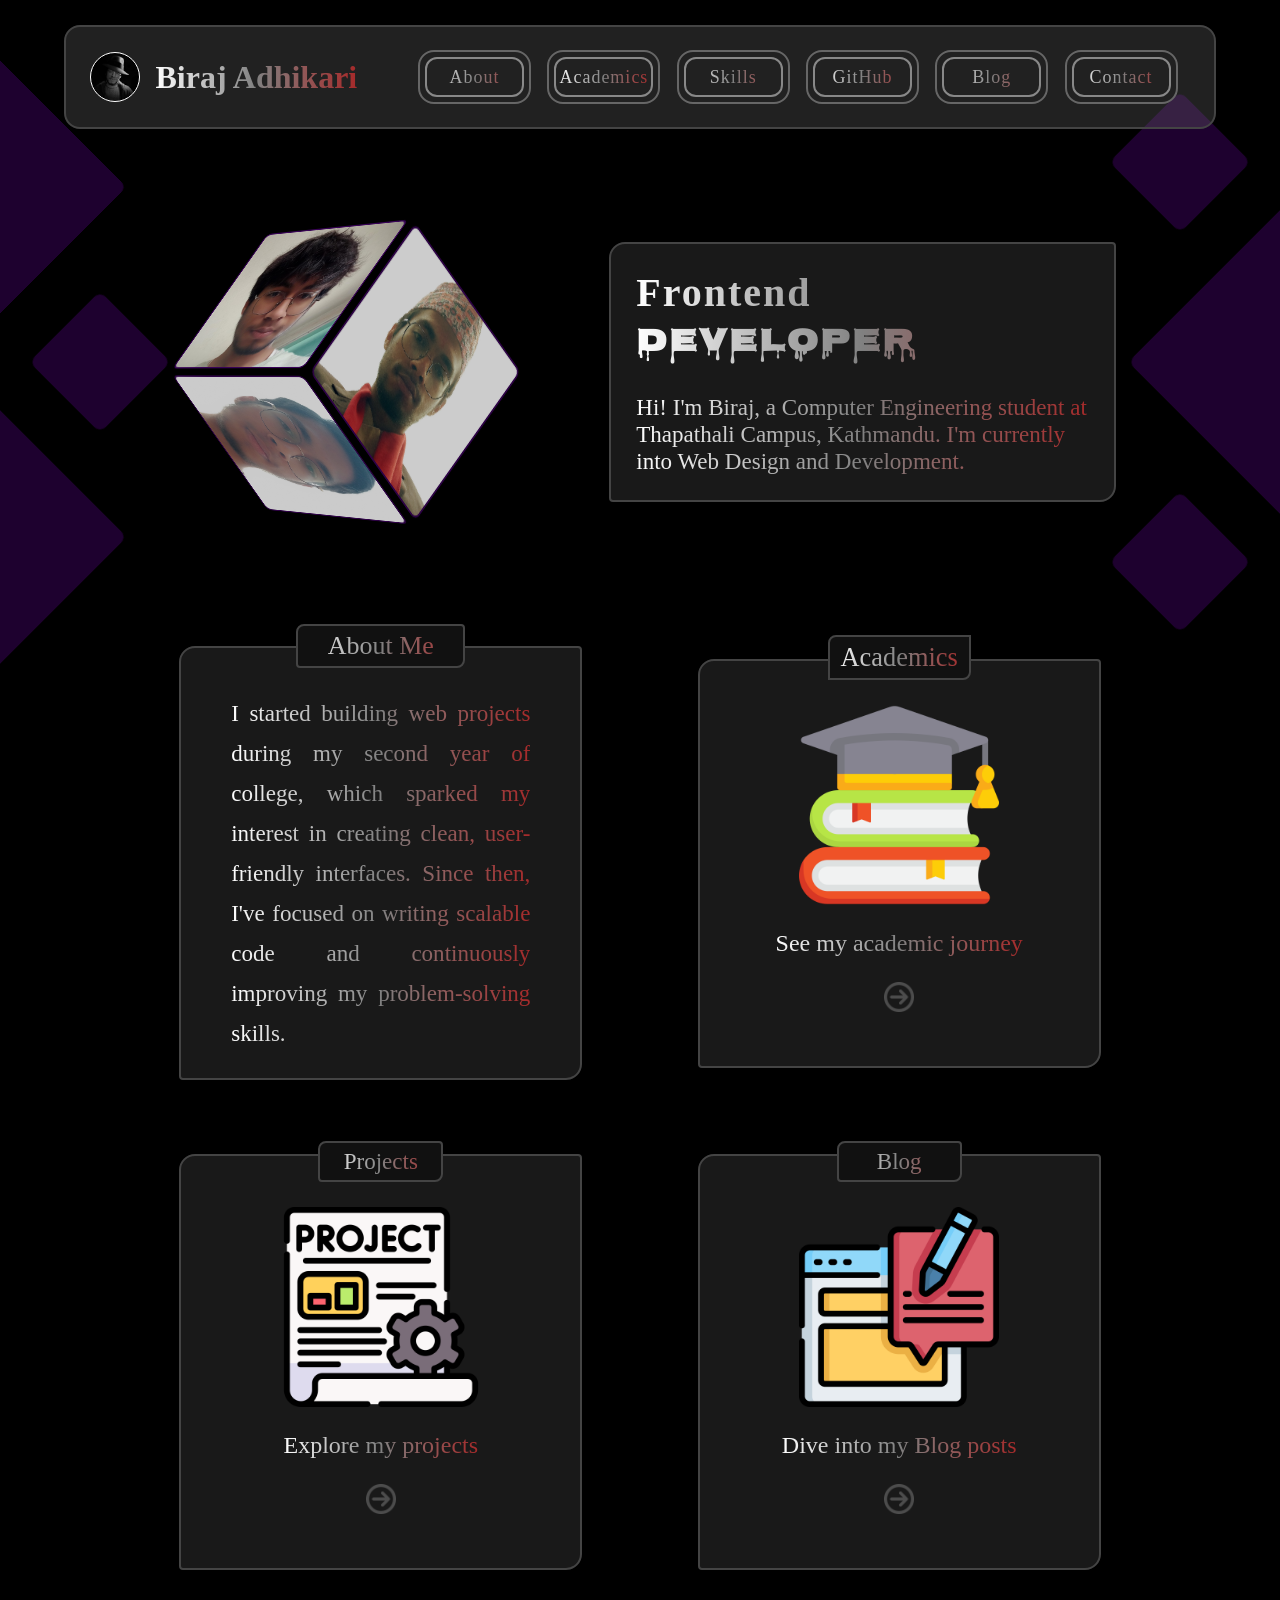
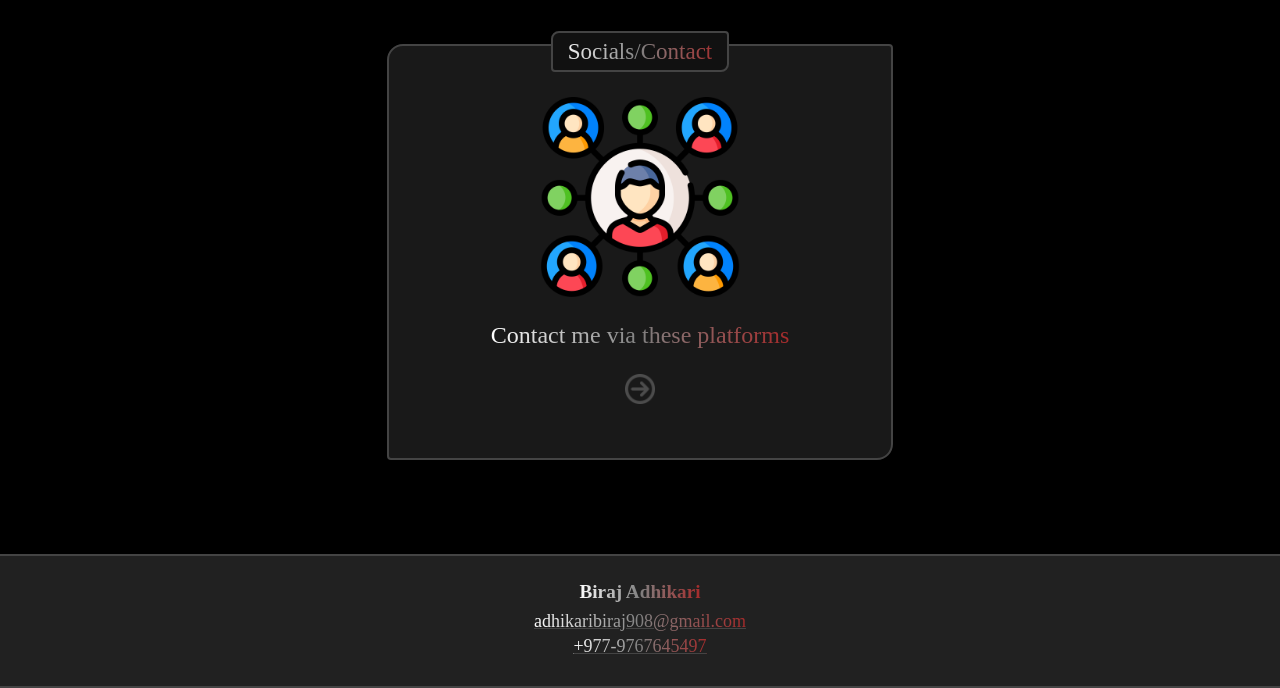
==== commit fd6b3958: "Minor change" ====
--- a/index.html
+++ b/index.html
@@ -36,7 +36,7 @@
             <div class="navItem"><a href="Pages/academics.html"><span>Academics</span></a></div>
             <div class="navItem"><a href="#skills"><span>Skills</span></a></div>
             <div class="navItem"><a href="https://github.com/LibraAkaja/" target="_blank"><span>GitHub</span></a></div>
-            <div class="navItem"><a href="Pages/myBlog.html"><span>Blog</span></a></div>
+            <div class="navItem"><a href="" onclick="alert('I do not have a blog yet')"><span>Blog</span></a></div>
             <div class="navItem"><a href="Pages/contact.html"><span>Contact</span></a></div>
         </section>
     </nav>
@@ -77,7 +77,7 @@
             <span><p>Blog</p></span>
             <img src="Assets/blog.png" width="200px">
             <p class="sectionP">Dive into my Blog posts</p>
-            <a href="Pages/myBlog.html"><img src="Assets/right.png" width="30px"></a>
+            <a href="" onclick="alert('I do not have a blog yet')"><img src="Assets/right.png" width="30px"></a>
         </section>
         <section id="contacts" class="detailCategory">
             <span><p>Socials/Contact</p></span>
--- a/Styling/root.css
+++ b/Styling/root.css
@@ -50,6 +50,15 @@
     user-select: none;
 }
 
+.hOne, .otherpage p, .otherPage h2{
+    user-select: none;
+}
+
+.hOne.scrolled{
+    opacity: 0;
+    transform: translateY(-40px);
+}
+
 @media only screen and (min-width: 375px){
     main{
         margin-top: 172px;
@@ -91,4 +100,7 @@
     main > section:nth-of-type(3), main > section:nth-of-type(4), main > section:nth-of-type(5), main > section:nth-of-type(6){
         max-width: 35%;
     }
+    .sectionP{
+        font-size: x-large !important;
+    }
 }
--- a/Styling/aboutMe.css
+++ b/Styling/aboutMe.css
@@ -17,7 +17,6 @@
 
 #aboutMe span{
     margin-top: -49px;
-    /* margin-left: 17px; */
     padding: 5px;
     background: #111111;
     box-sizing: border-box;
@@ -72,7 +71,6 @@
 @media only screen and (min-width: 1252px){
     #aboutP{
         line-height: 40px;
-        /* width: 100%; */
         aspect-ratio: 1.14;
     }
 }
--- a/Styling/academics.css
+++ b/Styling/academics.css
@@ -15,7 +15,6 @@
 
 #academics span{
     margin-top: -51px;
-    /* margin-left: 17px; */
     font-size: 22px;
     padding: 5px;
     background: #111111;
@@ -56,15 +55,146 @@
     }
 }
 
+#academicsHtml{
+    margin-top: 200px;
+    gap: 0;
+}
+
 #academicsHtmlH1{
     margin-top: 125px;
     position: fixed;
     transition: all 0.4s ease;
 }
 
+#academicsHtml img{
+    width: 100%;
+    border: 2px solid #444444;
+    border-radius: 0.75rem 0.15rem 0.75rem 0.15rem;
+}
+
+.institute{
+    width: 100%;
+    padding: 25px;
+    display: flex;
+    flex-direction: column;
+    justify-content: space-evenly;
+    align-items: center;
+    border: 2px solid #444444;
+    border-radius: 1rem 0.25rem 1rem 0.25rem;
+    background: rgba(34, 34, 34, 0.75);
+    margin-bottom: 50px;
+}
+
+.institute:hover{
+    background: rgba(68, 68, 68, 0.5);
+}
+
+.institute span{
+    margin-top: 13px;
+}
+
+.institute h2{
+    background: linear-gradient(to right, white, grey, brown);
+    background-clip: text;
+    -webkit-background-clip: text;
+    -webkit-text-fill-color: transparent;
+}
+
+.institute h2:hover{
+    background: linear-gradient(to right, skyblue, crimson);
+    background-clip: text;
+    -webkit-background-clip: text;
+    -webkit-text-fill-color: transparent;
+}
+
+.institute p{
+    color: white;
+    margin-top: 8px;
+}
+
+.institute.hide{
+    opacity: 0;
+    transform: translateY(12px);
+    transition: all 0.4s ease;
+}
+
+.institute.show{
+    opacity: 1;
+    transform: translateY(0px);
+    transition: all 0.4s ease;
+}
+
+@media only screen and (min-width: 425px){
+    #academicsHtml{
+        width: 375px;
+    }
+}
+
 @media only screen and (min-width: 768px){
+    
+    #academicsHtml{
+        flex-direction: column;
+        margin-top: 313px !important;
+    }
     #academicsHtmlH1{
         margin-top: 200px;
         font-size: xx-large;
     }
+    .institute{
+        min-width: 100% !important;
+        min-height: 75px !important;
+    }
+}
+
+@media only screen and (min-width: 1024px){
+    #academicsHtml{
+        flex-direction: column;
+        width: 80vw;
+    }
+    .institute{
+        min-width: 50% !important;
+        max-width: 80% !important;
+        min-height: 200px !important;
+        flex-direction: row;
+    }
+    .institute span{
+        margin: 0px 0px 0px 25px;
+        height: 200px;
+        display: flex;
+        flex-direction: column;
+        justify-content: space-evenly;
+    }
+    .institute h2{
+        font-size: xx-large;
+    }
+    .institute p{
+        font-size: larger;
+    }
+    #innovative{
+        align-self: flex-start;
+    }
+    #lsa{
+        align-self: flex-end;
+    }
+    #bernHardt{
+        align-self: flex-start;
+    }
+    #thapathali{
+        align-self: flex-end;
+    }
+    #academicsHtml img{
+        width: 200px;
+    }
+}
+
+@media only screen and (min-width: 1440px){
+    .institute{
+        max-width: 60% !important;
+    }
+    #academicsHtml img{
+        width: 260px;
+    }
+    .institute span{
+        height: 251px;
+    }
 }
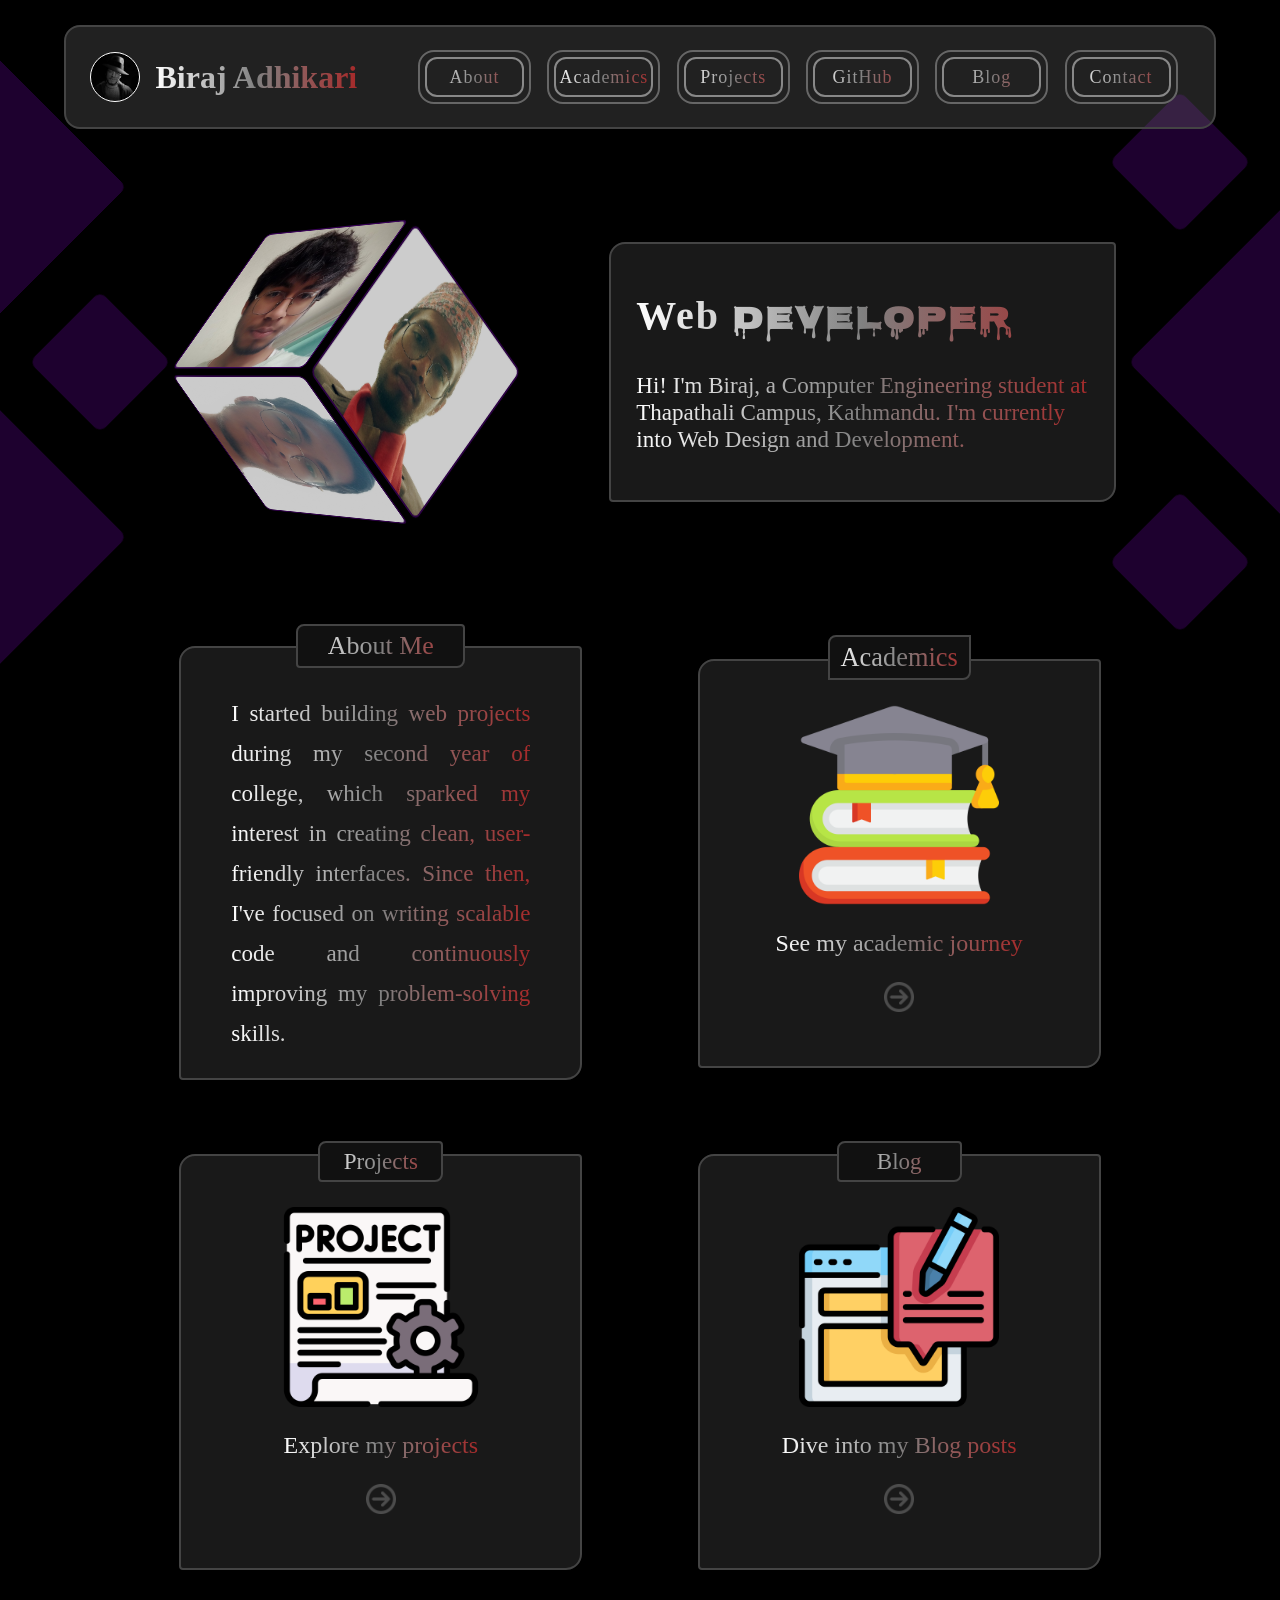
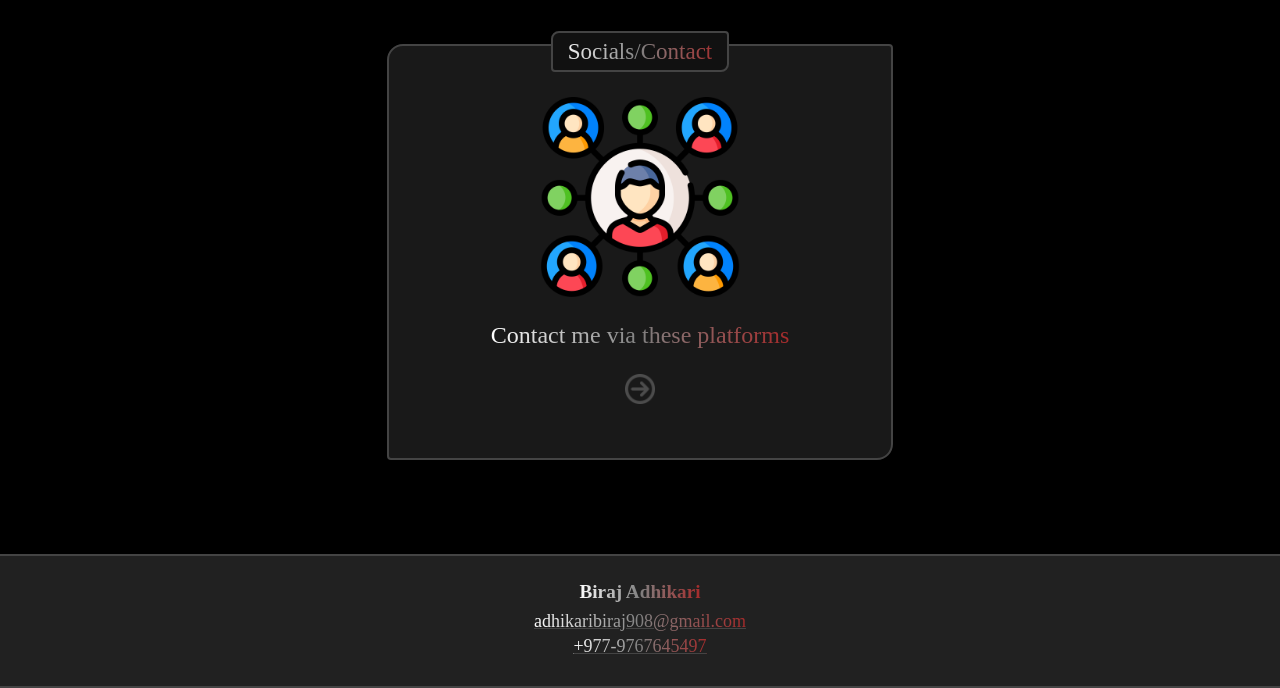
==== commit 08c23669: "Minor changes" ====
--- a/index.html
+++ b/index.html
@@ -34,7 +34,7 @@
         <section>
             <div class="navItem"><a href="#aboutMe"><span>About</span></a></div>
             <div class="navItem"><a href="Pages/academics.html"><span>Academics</span></a></div>
-            <div class="navItem"><a href="#skills"><span>Skills</span></a></div>
+            <div class="navItem"><a href="Pages/projects.html"><span>Projects</span></a></div>
             <div class="navItem"><a href="https://github.com/LibraAkaja/" target="_blank"><span>GitHub</span></a></div>
             <div class="navItem"><a href="" onclick="alert('I do not have a blog yet')"><span>Blog</span></a></div>
             <div class="navItem"><a href="Pages/contact.html"><span>Contact</span></a></div>
@@ -52,7 +52,7 @@
             </div>
         </section>
         <section id="introduction" class="detailCategory">
-            <h3><span>Frontend </span><span>Developer</span></h3><br>
+            <h3><span>Web </span><span>Developer</span></h3><br>
             <p>Hi! I'm Biraj, a Computer Engineering student at Thapathali Campus, Kathmandu.
                 I'm currently into Web Design and Development.
             </p>
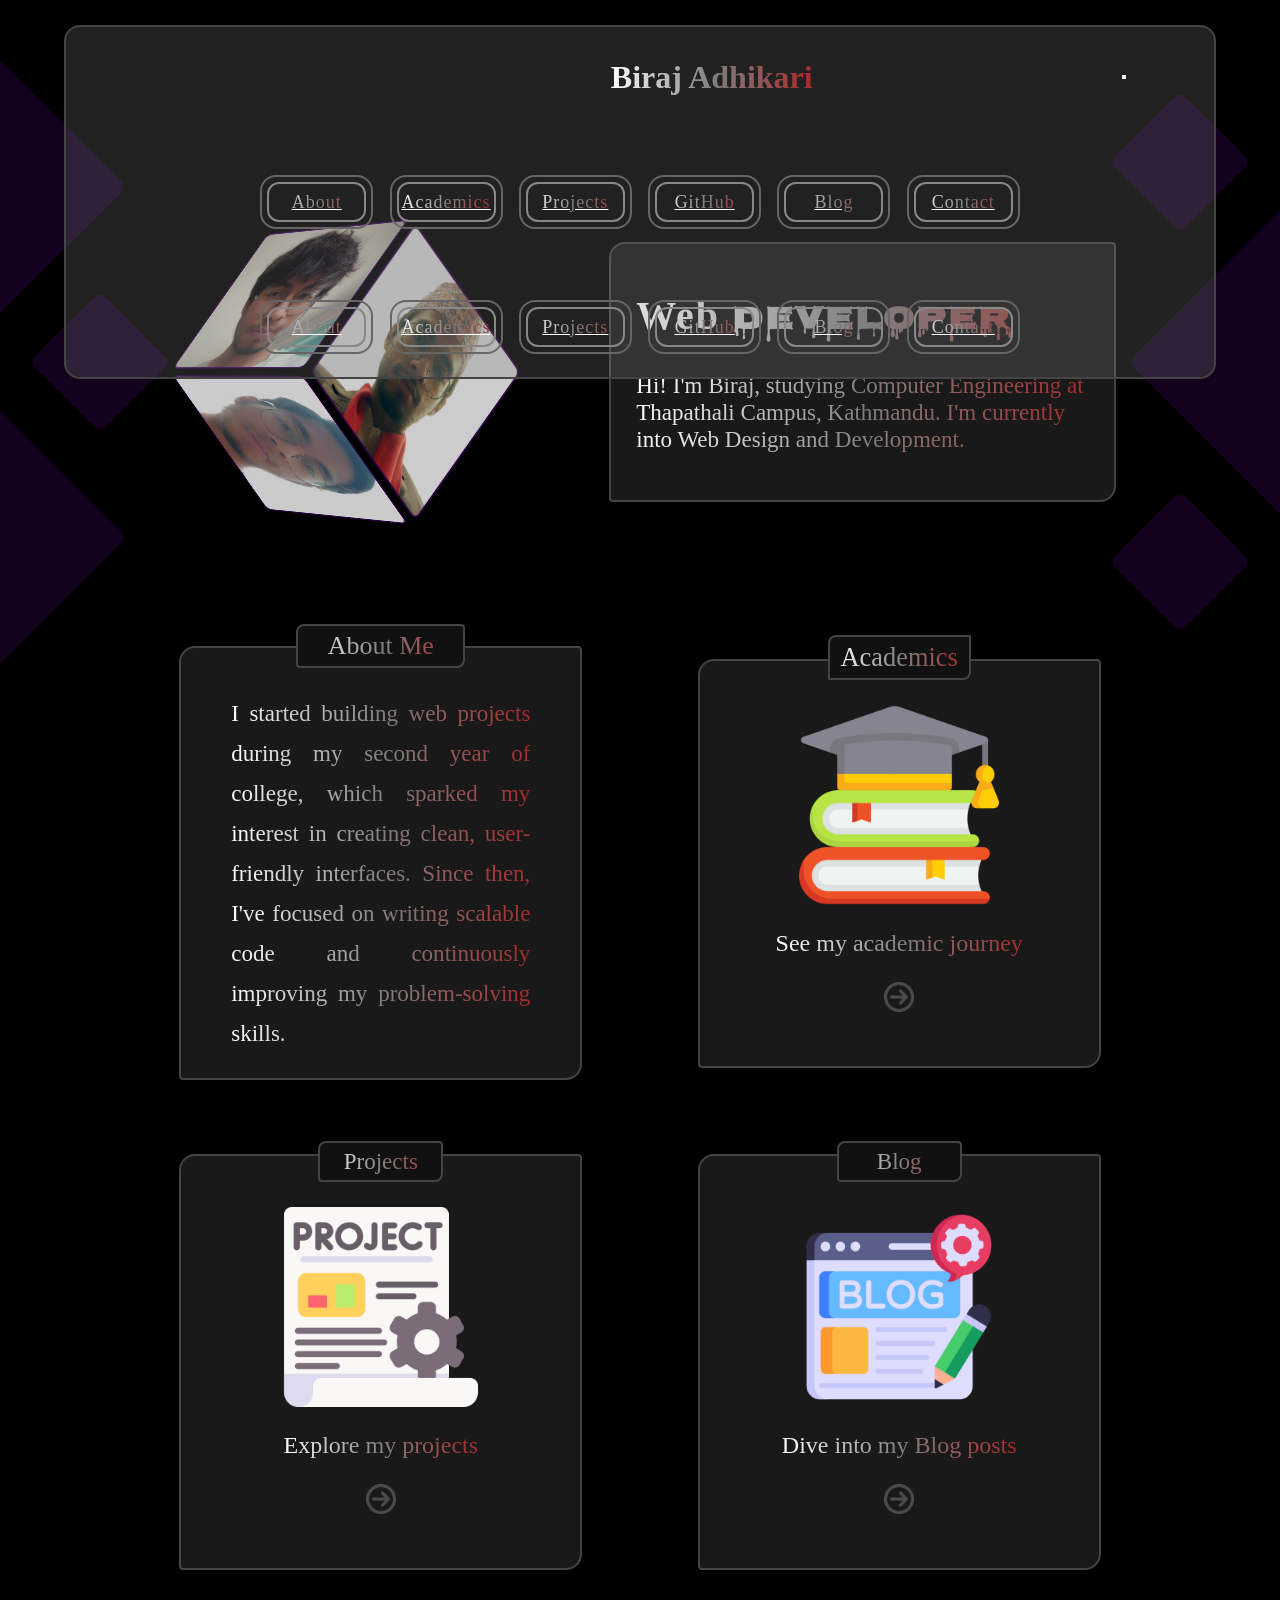
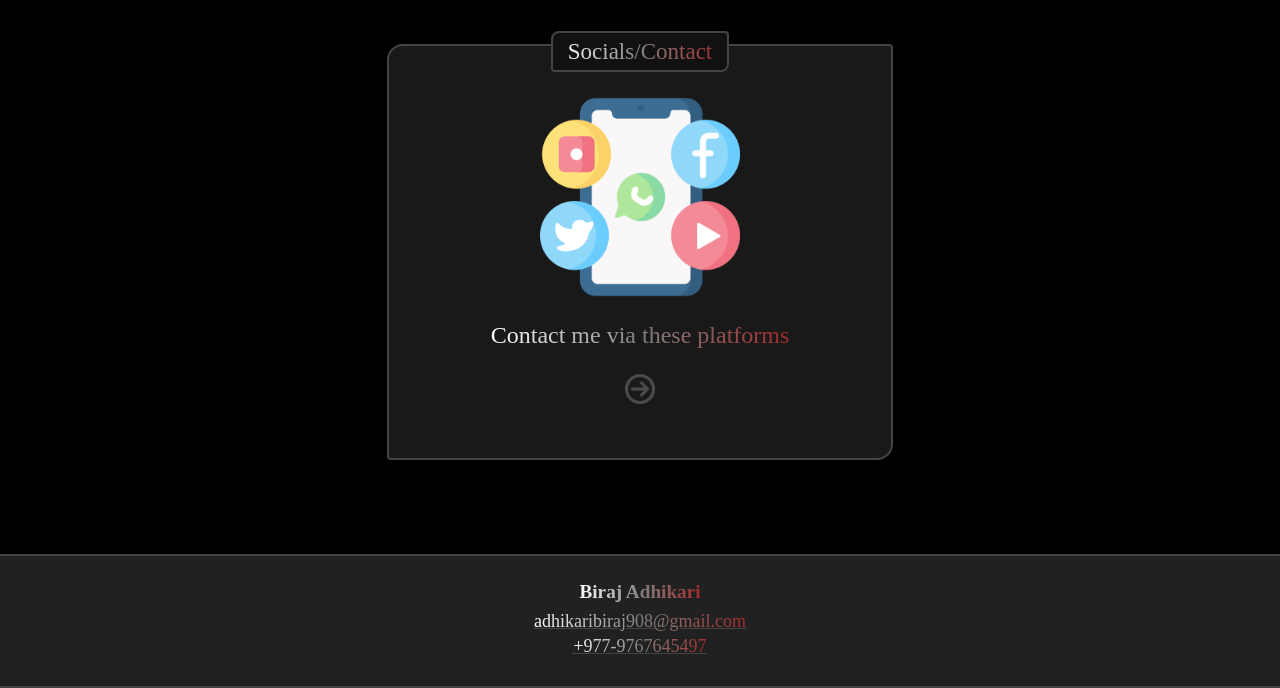
==== commit 8ea85b4d: "Add light/dark mode plus minor changes" ====
--- a/index.html
+++ b/index.html
@@ -28,16 +28,31 @@
         <div class="decorator"></div>
         <div class="decorator"></div>
     </section>
-    <nav>
-        <div class="siteLogo"><div id="pp"></div><h1>Biraj Adhikari</h1></div>
-        <img src="Assets/settings.png" width="30px">
-        <section>
-            <div class="navItem"><a href="#aboutMe"><span>About</span></a></div>
-            <div class="navItem"><a href="Pages/academics.html"><span>Academics</span></a></div>
-            <div class="navItem"><a href="Pages/projects.html"><span>Projects</span></a></div>
-            <div class="navItem"><a href="https://github.com/LibraAkaja/" target="_blank"><span>GitHub</span></a></div>
-            <div class="navItem"><a href="" onclick="alert('I do not have a blog yet')"><span>Blog</span></a></div>
-            <div class="navItem"><a href="Pages/contact.html"><span>Contact</span></a></div>
+    <nav class="navbar">
+        <section class="nav-logo-section">
+            <div class="siteLogo"></div>
+            <h1>Biraj Adhikari</h1>
+        </section>
+        <button type="button" class="hamburger" aria-label="Menu">
+            <img src="Assets/settings.png" width="30"/>
+        </button>
+        <section class="nav-menu" id="desktop-menu">
+            <a class="navItem" href="#aboutMe"><span>About</span></a>
+            <a class="navItem" href="Pages/academics.html"><span>Academics</span></a>
+            <a class="navItem" href="Pages/projects.html"><span>Projects</span></a>
+            <a class="navItem" href="https://github.com/LibraAkaja/" target="_blank"><span>GitHub</span></a>
+            <a class="navItem" href="#" onclick="alert('I do not have a blog yet')"><span>Blog</span></a>
+            <a class="navItem" href="Pages/contact.html"><span>Contact</span></a>
+            <img src="Assets/dark.png" width="40" class="themeProvider"/>
+        </section>
+        <section class="nav-menu" id="handheld-menu">
+            <a class="navItem" href="#aboutMe"><span>About</span></a>
+            <a class="navItem" href="Pages/academics.html"><span>Academics</span></a>
+            <a class="navItem" href="Pages/projects.html"><span>Projects</span></a>
+            <a class="navItem" href="https://github.com/LibraAkaja/" target="_blank"><span>GitHub</span></a>
+            <a class="navItem" href="#" onclick="alert('I do not have a blog yet')"><span>Blog</span></a>
+            <a class="navItem" href="Pages/contact.html"><span>Contact</span></a>
+            <img src="Assets/dark.png" width="40" class="themeProvider"/>
         </section>
     </nav>
     <main id="root">
@@ -53,7 +68,7 @@
         </section>
         <section id="introduction" class="detailCategory">
             <h3><span>Web </span><span>Developer</span></h3><br>
-            <p>Hi! I'm Biraj, a Computer Engineering student at Thapathali Campus, Kathmandu.
+            <p>Hi! I'm Biraj, studying Computer Engineering at Thapathali Campus, Kathmandu.
                 I'm currently into Web Design and Development.
             </p>
         </section>
@@ -63,25 +78,25 @@
         </section>
         <section id="academics" class="detailCategory">
             <span><p>Academics</p></span>
-            <img src="Assets/education.png" width="200">
+            <img src="Assets/education.png" width="200"/>
             <p class="sectionP">See my academic journey </p>
             <a href="Pages/academics.html"><img src="Assets/right.png" width="30px"></a>
         </section>
         <section id="myProjects" class="detailCategory">
             <span><p>Projects</p></span>
-            <img src="Assets/project.png" width="200">
+            <img src="Assets/project0.png" width="200"/>
             <p class="sectionP">Explore my projects </p>
             <a href="Pages/projects.html"><img src="Assets/right.png" width="30px"></a>
         </section>
         <section id="myBlog" class="detailCategory">
             <span><p>Blog</p></span>
-            <img src="Assets/blog.png" width="200px">
+            <img src="Assets/blog0.png" width="200px"/>
             <p class="sectionP">Dive into my Blog posts</p>
             <a href="" onclick="alert('I do not have a blog yet')"><img src="Assets/right.png" width="30px"></a>
         </section>
         <section id="contacts" class="detailCategory">
             <span><p>Socials/Contact</p></span>
-            <img src="Assets/network.png" width="200">
+            <img src="Assets/social0.png" width="200"/>
             <p class="sectionP">Contact me via these platforms</p>
             <a href="Pages/contact.html"><img src="Assets/right.png" width="30px"></a>
         </section>
@@ -91,7 +106,8 @@
         <p><a href="mailto:adhikaribiraj908@gmail.com" target="_blank">adhikaribiraj908@gmail.com</a></p>
         <p><a href="tel:+9779767645497">+977-9767645497</a></p>
     </footer>
-    <script src="Scripts/dynamic.js"></script>
+    <script src="Scripts/dynamic.js" type="module"></script>
+    <script src="Scripts/themeProvider.js" type="module"></script>
     <script src="Scripts/navBar.js" type="module"></script>
     <script src="Scripts/dragCube.js" type="module"></script>
     <script src="Scripts/mainSections.js" type="module"></script>
--- a/Styling/decoration.css
+++ b/Styling/decoration.css
@@ -1,6 +1,4 @@
 #decoration{
-    /* width: 100vw !important; */
-    /* height: 100vh !important; */
     display: flex;
     justify-content: center;
     align-items: center;
@@ -14,16 +12,14 @@
 .decorator:nth-of-type(1), .decorator:nth-of-type(3), .decorator:nth-of-type(5){
     width: 100px;
     aspect-ratio: 1;
-    /* background-color: rgba(147, 0, 156, 0.26); */
-    background-color: rgba(56, 3, 86, 0.55);
+    background-color: rgba(56, 3, 86, 0.35);
     border-radius: 0.5rem;
 }
 
 .decorator:nth-of-type(2), .decorator:nth-of-type(4), .decorator:nth-of-type(6){
     width: 250px;
     aspect-ratio: 1;
-    /* background-color: rgba(176, 0, 178, 0.26); */
-    background-color: rgba(56, 3, 86, 0.55);
+    background-color: rgba(56, 3, 86, 0.35);
     border-radius: 0.5rem;
 }
 
--- a/Styling/projects.css
+++ b/Styling/projects.css
@@ -15,7 +15,6 @@
 
 #myProjects span{
     margin-top: -40px;
-    /* margin-left: -40px; */
     width: 13ch;
     text-align: center;
     font-size: larger;
@@ -65,4 +64,165 @@
         margin-top: 200px;
         font-size: xx-large;
     }
+}
+
+#projectsHtml{
+    margin-top: 200px;
+    gap: 0;
+}
+
+#projectsHtmlH1{
+    margin-top: 125px;
+    position: fixed;
+    transition: all 0.4s ease;
+}
+
+#projectsHtml img{
+    width: 100%;
+    border: 2px solid #444444;
+    border-radius: 0.75rem 0.15rem 0.75rem 0.15rem;
+}
+
+.project{
+    width: 100%;
+    padding: 25px;
+    display: flex;
+    flex-direction: column;
+    justify-content: space-evenly;
+    align-items: center;
+    row-gap: 8px;
+    border: 2px solid #444444;
+    border-radius: 1rem 0.25rem 1rem 0.25rem;
+    background: rgba(34, 34, 34, 0.75);
+    margin-bottom: 50px;
+    /* scale: 0.8; */
+}
+
+.project:hover{
+    background: rgba(68, 68, 68, 0.5);
+}
+
+.project span{
+    margin-top: 13px;
+}
+
+.project h2,.project h3{
+    background: linear-gradient(to right, white, grey, brown);
+    background-clip: text;
+    -webkit-background-clip: text;
+    -webkit-text-fill-color: transparent;
+}
+
+.project h2:hover{
+    background: linear-gradient(to right, skyblue, crimson);
+    background-clip: text;
+    -webkit-background-clip: text;
+    -webkit-text-fill-color: transparent;
+}
+
+.project p{
+    color: white;
+    margin-top: 8px;
+    margin-bottom: 13px;
+}
+
+.project.hide{
+    opacity: 0;
+    transform: translateY(12px);
+    transition: all 0.4s ease;
+}
+
+.project.show{
+    opacity: 1;
+    transform: translateY(0px);
+    transition: all 0.4s ease;
+}
+
+.project a{
+    all: unset;
+    color: orange;
+    text-align: end;
+    padding: 8px;
+    border: 2px solid #444444;
+    border-radius: 0.5rem;
+    cursor: pointer;
+    width: fit-content;
+    transition: all 0.4s ease;
+    will-change: text;
+    /* margin-top: 450px; */
+}
+
+.project a:hover{
+    background: orange;
+    color: black;
+    scale: 1.05;
+}
+
+@media only screen and (min-width: 425px){
+    #projectsHtml{
+        width: 375px;
+    }
+}
+
+@media only screen and (min-width: 768px){
+    
+    #projectsHtml{
+        flex-direction: column;
+        margin-top: 313px !important;
+    }
+    #projectsHtmlH1{
+        margin-top: 200px;
+        font-size: xx-large;
+    }
+    .project{
+        min-width: 100% !important;
+        min-height: 75px !important;
+    }
+}
+
+@media only screen and (min-width: 1024px){
+    #projectsHtml{
+        flex-direction: column;
+        width: 80vw;
+    }
+    .project{
+        min-width: 50% !important;
+        max-width: 80% !important;
+        min-height: 220px !important;
+    }
+    .project span{
+        margin: 0px 0px 0px 25px;
+        height: 200px;
+        display: flex;
+        flex-direction: column;
+        justify-content: space-evenly;
+    }
+    .project h2{
+        font-size: xx-large;
+    }
+    .project p{
+        font-size: larger;
+        margin-bottom: 0px;
+    }
+    #lyricsfilemaker{
+        align-self: flex-start;
+    }
+    #qrrg{
+        align-self: flex-end;
+    }
+    #decisionlog{
+        align-self: flex-start;
+    }
+    #citysewa{
+        align-self: flex-end;
+    }
+}
+
+@media only screen and (min-width: 1440px){
+    .project{
+        max-width: 60% !important;
+    }
+    .project span{
+        height: 251px;
+    }
 }
--- a/Styling/blog.css
+++ b/Styling/blog.css
@@ -15,7 +15,6 @@
 
 #myBlog span{
     margin-top: -40px;
-    /* margin-left: -50px; */
     padding: 5px;
     background: #111111;
     font-size: larger;
--- a/Styling/contacts.css
+++ b/Styling/contacts.css
@@ -15,7 +15,6 @@
 
 #contacts span{
     margin-top: -40px;
-    /* margin-left: -38px; */
     font-size: larger;
     padding: 5px;
     background: #111111;
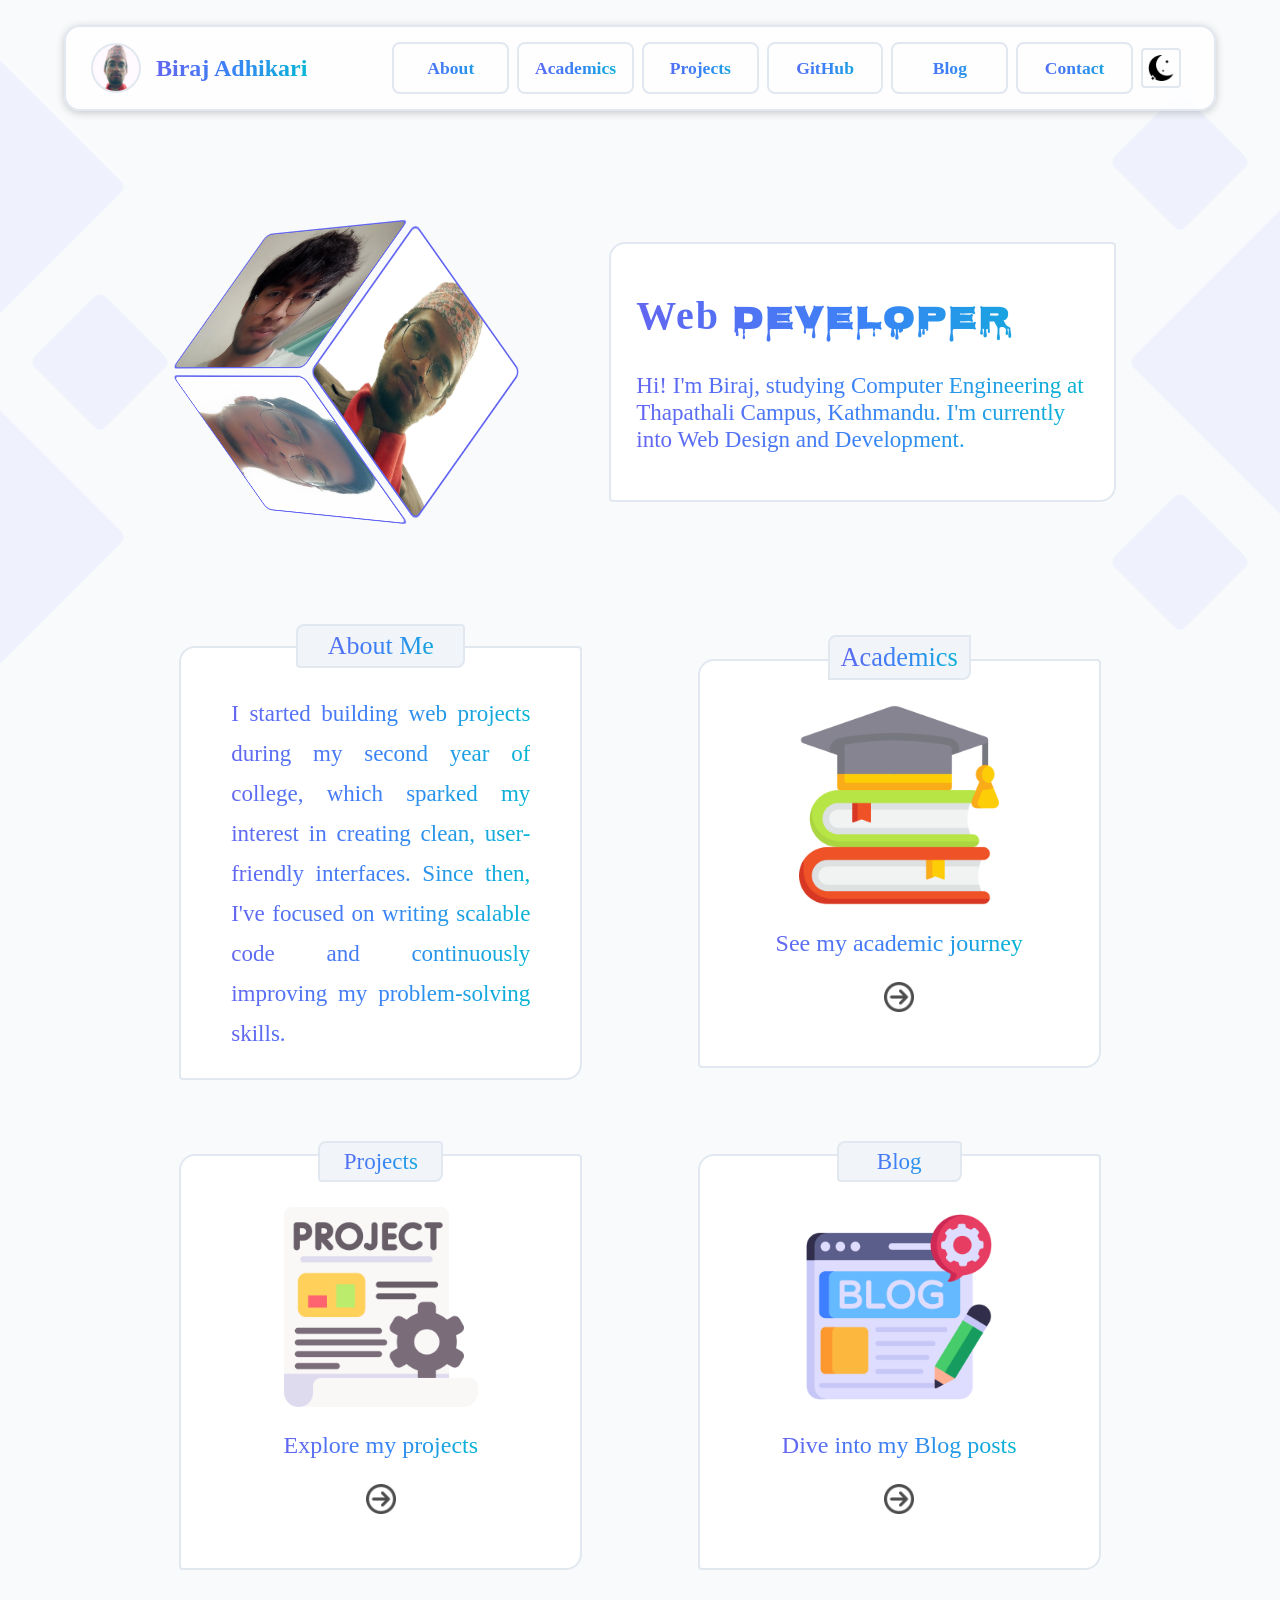
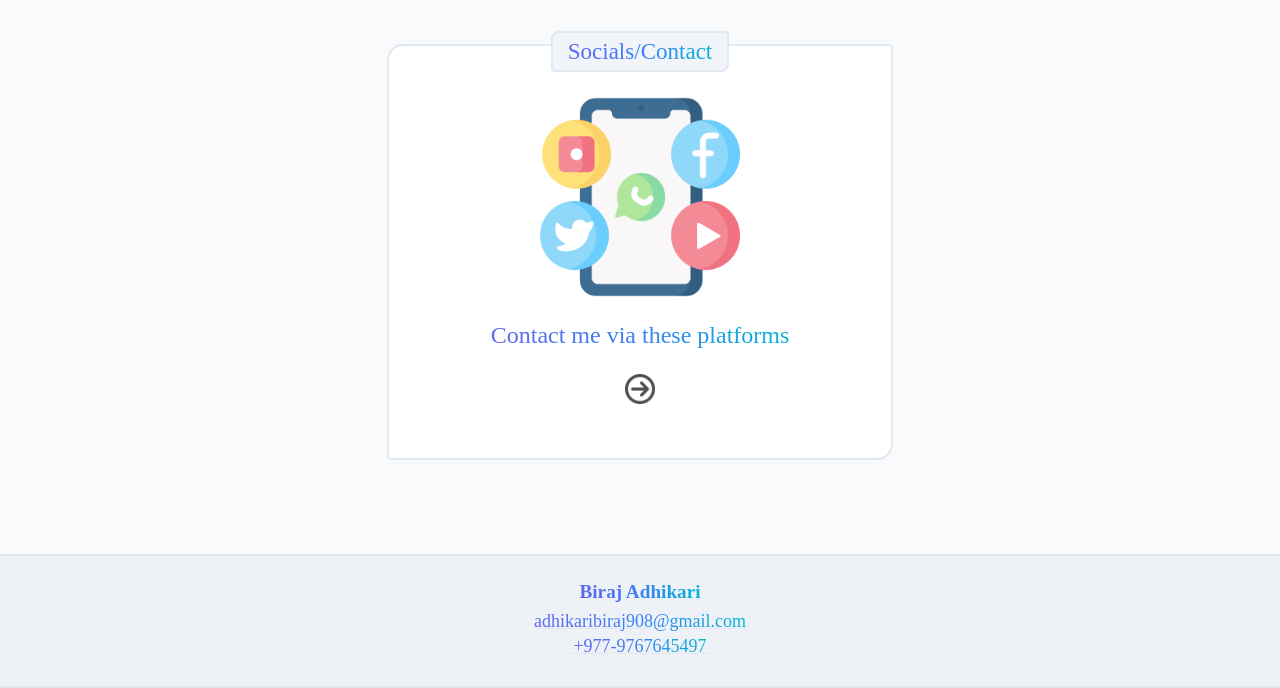
==== commit 64237292: "Minor changes" ====
--- a/index.html
+++ b/index.html
@@ -34,7 +34,7 @@
             <h1>Biraj Adhikari</h1>
         </section>
         <button type="button" class="hamburger" aria-label="Menu">
-            <img src="Assets/settings.png" width="30"/>
+            <img src="Assets/settings.png" alt="Hamburger" width="30"/>
         </button>
         <section class="nav-menu" id="desktop-menu">
             <a class="navItem" href="#aboutMe"><span>About</span></a>
@@ -43,7 +43,7 @@
             <a class="navItem" href="https://github.com/LibraAkaja/" target="_blank"><span>GitHub</span></a>
             <a class="navItem" href="#" onclick="alert('I do not have a blog yet')"><span>Blog</span></a>
             <a class="navItem" href="Pages/contact.html"><span>Contact</span></a>
-            <img src="Assets/dark.png" width="40" class="themeProvider"/>
+            <img src="Assets/dark.png" alt="ThemeIcon" width="40" class="themeProvider"/>
         </section>
         <section class="nav-menu" id="handheld-menu">
             <a class="navItem" href="#aboutMe"><span>About</span></a>
@@ -52,7 +52,7 @@
             <a class="navItem" href="https://github.com/LibraAkaja/" target="_blank"><span>GitHub</span></a>
             <a class="navItem" href="#" onclick="alert('I do not have a blog yet')"><span>Blog</span></a>
             <a class="navItem" href="Pages/contact.html"><span>Contact</span></a>
-            <img src="Assets/dark.png" width="40" class="themeProvider"/>
+            <img src="Assets/dark.png" alt="ThemeIcon" width="40" class="themeProvider"/>
         </section>
     </nav>
     <main id="root">
--- a/Styling/root.css
+++ b/Styling/root.css
@@ -1,3 +1,93 @@
+:root {
+    --bg-body: #f8fafc;
+    --bg-div: #ffffff;
+    --bg-span: #f1f5f9;
+    --bg-btn: #e2e8f0;
+
+    --border-color: #e2e8f0;
+
+    --hover-div: #eef2f7;
+    --hover-btn: #6366f1;
+
+    --a-text: #6366f1;            
+    --a-text-hover: #0f172a;
+
+    --p-color: #0f172a;
+
+    --gradient: linear-gradient(to right, #6366f1, #3b82f6, #06b6d4);
+    --gradient-hover: linear-gradient(to right, #4f46e5, #2563eb);
+
+    --border-cube: #6366f1;
+
+    --bg-decor: rgba(99, 102, 241, 0.06);
+
+    --nav-bg: rgba(255, 255, 255, 0.8);
+    --nav-border: #e2e8f0;
+    --nav-text: #0f172a;
+    --nav-hover-bg: #f1f5f9;
+    --nav-accent: #6366f1;
+}
+
+:root[data-theme="light"]{
+    --bg-body: #f8fafc;
+    --bg-div: #ffffff;
+    --bg-span: #f1f5f9;
+    --bg-btn: #e2e8f0;
+
+    --border-color: #e2e8f0;
+
+    --hover-div: #eef2f7;
+    --hover-btn: #6366f1;
+
+    --a-text: #6366f1;             
+    --a-text-hover: #0f172a;
+
+    --p-color: #0f172a;
+
+    --gradient: linear-gradient(to right, #6366f1, #3b82f6, #06b6d4);
+    --gradient-hover: linear-gradient(to right, #4f46e5, #2563eb);
+
+    --border-cube: #6366f1;
+
+    --bg-decor: rgba(99, 102, 241, 0.06);
+
+    --nav-bg: rgba(255, 255, 255, 0.8);
+    --nav-border: #e2e8f0;
+    --nav-text: #0f172a;
+    --nav-hover-bg: #f1f5f9;
+    --nav-accent: #6366f1;
+}
+
+:root[data-theme="dark"]{
+    --bg-body: #0f172a;
+    --bg-div: #1e293b;
+    --bg-span: #020617;
+    --bg-btn: #334155;
+
+    --border-color: #334155;
+
+    --hover-div: #2b3545;
+    --hover-btn: #818cf8;
+
+    --a-text: #818cf8;           
+    --a-text-hover: #ffffff;
+
+    --p-color: #e2e8f0;
+
+    --gradient: linear-gradient(to right, #818cf8, #38bdf8, #22c55e);
+    --gradient-hover: linear-gradient(to right, #6366f1, #0ea5e9);
+
+    --border-cube: #818cf8;
+
+    --bg-decor: rgba(129, 140, 248, 0.07);
+
+    --nav-bg: rgba(15, 23, 42, 0.8);
+    --nav-border: #334155;
+    --nav-text: #e2e8f0;
+    --nav-hover-bg: #1e293b;
+    --nav-accent: #818cf8;
+}
+
 *{
     padding: 0;
     margin: 0;
@@ -6,7 +96,7 @@
 }
 
 body, html{
-    background-color: #000000;
+    background-color: var(--bg-body);
     overflow-x: hidden;
     scroll-behavior: smooth;
 }
@@ -37,8 +127,23 @@
     transition: all 0.4s ease;
 }
 
+#introduction, #aboutMe, #academics, #myProjects, #myBlog, #contacts{
+    background: var(--bg-div);
+}
+
 #introduction:hover, #aboutMe:hover, #academics:hover, #myProjects:hover, #myBlog:hover, #contacts:hover{
-    background: rgba(68, 68, 68, 0.5);
+    background: var(--hover-div);
+}
+
+#contactHtmlH1, #academicsHtmlH1, #projectsHtmlH1{
+    background: var(--gradient);
+    background-clip: text;
+    color: transparent;
+}
+
+#contactHtmlH1:hover, #academicsHtmlH1:hover, #projectsHtmlH1:hover{
+    background: var(--gradient-hover);
+    background-clip: text;
 }
 
 .detailCategory.show{
--- a/Styling/navBar.css
+++ b/Styling/navBar.css
@@ -1,183 +1,301 @@
-nav{
+:root[data-theme="light"]{
+    --border-color: #e2e8f0;
+    --gradient: linear-gradient(to right, #6366f1, #3b82f6, #06b6d4);
+    --gradient-hover: linear-gradient(to right, #4f46e5, #2563eb);
+    --nav-bg: rgba(255, 255, 255, 0.8);
+    --nav-border: #e2e8f0;
+    --nav-text: #0f172a;
+    --nav-hover-bg: #f1f5f9;
+    --nav-accent: #6366f1;
+    --invert: invert(1) opacity(0.5);
+    --profile-pic: url(../Assets/Cube/BA5.jpg);
+}
+
+:root[data-theme="dark"]{
+    --border-color: #334155;
+    --gradient: linear-gradient(to right, #818cf8, #38bdf8, #22c55e);
+    --gradient-hover: linear-gradient(to right, #6366f1, #0ea5e9);
+    --nav-bg: rgba(15, 23, 42, 0.8);
+    --nav-border: #334155;
+    --nav-text: #e2e8f0;
+    --nav-hover-bg: #1e293b;
+    --nav-accent: #818cf8;
+    --invert: invert(0) opacity(1);
+    --profile-pic: url(../Assets/Cube/BA.png);
+}
+
+nav.navbar {
     width: 90vw;
+    max-width: 1200px;
     min-height: 50px;
-    border: 2px solid #444444;
+    padding: 12px 16px;
+    border: 2px solid var(--nav-border);
     border-radius: 1rem;
-    box-sizing: border-box;
-    display: flex;
-    justify-content: space-around;
-    align-items: center;
+    display: flex;
+    justify-content: space-between;
+    place-items: center;
     flex-wrap: wrap;
     row-gap: 25px;
-    overflow: hidden;
-    transition: all 0.4s ease-in-out;
-    background: rgba(128, 128, 128, 0.26);
+    background: var(--nav-bg);
     position: fixed;
     top: 25px;
+    left: 50%;
+    transform: translateX(-50%);
     z-index: 4;
-}
-
-nav:hover{
-    background: #333333;
-}
-
-nav section{
-    width: 100%;
-    min-height: 100px;
-    padding: 25px;
-    display: flex;
-    justify-content: space-evenly;
-    align-items: center;
-    flex-wrap: wrap;
-    gap: 25px;
-    display: none;
-}
-
-.navItem{
-    color: white;
-    width: 11ch;
-    height: 40px;
-    border: 2px solid #666666;
-    border-radius: 1rem;
-    display: flex;
-    justify-content: center;
-    align-items: center;
-    box-sizing: content-box;
-    cursor: pointer;
-}
-
-.navItem a{
-    all: unset;
-}
-
-.siteLogo{
-    display: flex;
-    justify-content: center;
+    box-shadow: 0 2px 8px rgba(0,0,0,0.2);
+    transition: all 0.4s ease-in-out;
+    backdrop-filter: blur(10px);
+}
+
+nav:hover {
+    background: var(--nav-hover-bg);
+}
+
+.nav-logo-section {
+    display: flex;
     align-items: center;
     column-gap: 8px;
-}
-
-h1{
+    flex-shrink: 0;
+}
+
+.nav-logo-section h1 {
     font-size: x-large;
-    background: linear-gradient(to right, white, grey, brown);
+    background: var(--gradient);
     background-clip: text;
     -webkit-background-clip: text;
     -webkit-text-fill-color: transparent;
     cursor: default;
-}
-
-#pp{
-    width: 30px;
+    transition: all 0.3s;
+}
+
+.nav-logo-section h1:hover {
+    background: var(--gradient-hover);
+    background-clip: text;
+}
+
+.siteLogo {
+    width: 40px;
     aspect-ratio: 1;
-    background: url(../Assets/Cube/BA.png) center center no-repeat;
+    background: var(--profile-pic) center center no-repeat;
     background-size: cover;
-    border: 1px solid white;
+    border: 2px solid var(--border-color);
     border-radius: 50%;
-}
-
-h1:hover{
-    background: linear-gradient(to right, skyblue, crimson);
+    transition: all 0.3s;
+}
+
+.siteLogo:hover {
+    transform: scale(1.05);
+}
+
+.nav-menu {
+    padding: 0 8px;
+    display: flex;
+    flex-direction: row;
+    justify-content: space-evenly;
+    align-items: center;
+    flex-wrap: wrap;
+    gap: 8px 0px;
+    display: none;
+}
+
+.navItem {
+    color: var(--nav-text);
+    padding: 4px 8px;
+    min-width: 11ch;
+    height: 40px;
+    border: 2px solid var(--nav-border);
+    border-radius: 8px;
+    display: flex;
+    justify-content: center;
+    align-items: center;
+    box-sizing: content-box;
+    cursor: pointer;
+    transition: all 0.3s;
+    text-decoration: none;
+}
+
+.navItem a {
+    all: unset;
+    width: 100%;
+    display: flex;
+    justify-content: center;
+    align-items: center;
+}
+
+.navItem:hover {
+    background-color: var(--nav-hover-bg);
+    border-color: var(--nav-accent);
+}
+
+.navItem--active {
+    border-color: var(--nav-accent);
+    background-color: var(--nav-hover-bg);
+    color: var(--nav-accent);
+    font-weight: 600;
+}
+
+.navItem span {
+    background: var(--gradient);
     background-clip: text;
     -webkit-background-clip: text;
     -webkit-text-fill-color: transparent;
-}
-
-nav.scrolled{
-    background: #333333;
-}
-
-@media only screen and (min-width: 375px){
-    nav{
-        min-height: 75px;
-    }
-    #pp{
+    display: flex;
+    justify-content: center;
+    align-items: center;
+    width: 100%;
+    height: 100%;
+    border-radius: 0.75rem;
+    transition: all 0.3s;
+}
+
+.navItem span:hover {
+    background: var(--gradient-hover);
+    background-clip: text;
+}
+
+.themeProvider {
+    width: 40px;
+    cursor: pointer;
+    border: 2px solid var(--nav-border);
+    border-radius: 0.25rem;
+    padding: 5px;
+    transition: all 0.3s;
+}
+
+.themeProvider:hover {
+    transform: scale(1.05);
+}
+
+#handheld-menu {
+    position: fixed;
+    top: 75px;
+    left: 0;
+    right: 0;
+    margin-top: 8px;
+    padding: 12px;
+    overflow: hidden;
+    max-height: 0;
+    opacity: 0;
+    display: flex;
+    gap: 8px;
+    background: var(--nav-bg);
+    border: 2px solid var(--nav-border);
+    border-radius: 0.75rem;
+    box-shadow: 0 4px 12px rgba(0,0,0,0.15);
+    transition: max-height 0.4s ease-in-out, opacity 0.2s ease;
+    box-sizing: border-box;
+    backdrop-filter: blur(10px);
+}
+
+.navbar.menu-open #handheld-menu {
+    max-height: 320px;
+    opacity: 1;
+}
+
+.hamburger {
+    cursor: pointer;
+    transition: all 0.3s;
+    border: none;
+    background: transparent;
+    display: flex;
+    align-items: center;
+    justify-content: center;
+}
+
+.hamburger img{
+    filter: var(--invert);
+}
+
+.hamburger:hover {
+    opacity: 0.7;
+}
+
+#desktop-menu {
+    align-items: center;
+    gap: 8px;
+    flex-shrink: 0;
+}
+
+@media only screen and (min-width: 375px) {
+    .nav-menu {
+        flex-direction: row;
+    }
+}
+
+@media only screen and (min-width: 426px){
+    #handheld-menu{
+        top: 80px;
+        justify-content: space-evenly;
+    }
+    .navItem{
+        font-size: 1rem;
+        font-weight: 600;
+    }
+}
+
+@media only screen and (min-width: 647px) {
+    nav.navbar {
+        width: 85vw;
+        max-width: 1200px;
+    }
+}
+
+@media only screen and (min-width: 768px) {
+    nav.navbar {
+        width: 90vw;
+        max-width: 1200px;
+        padding: 12px 16px;
+        justify-content: space-between;
+    }
+    .siteLogo {
+        width: 50px;
+    }
+    .hamburger {
         width: 40px;
     }
-    nav section{
-        width: 350px;
-    }
-}
-
-@media only screen and (min-width:647px){
-    nav{
-        width: 80vw;
-    }
-    nav section{
-        width: 450px;
-    }
-}
-
-@media only screen and (min-width: 768px){
-    nav{
-        width: 90vw;
-        padding: 0px;
-    }
-    #pp{
-        width: 50px;
-    }
-    nav img{
-        display: none;
-    }
-    .siteLogo{
-        width: 11%;
-    }
-    nav h1{
-        display: none;
-    }
-    nav section{
-        width: 87%;
-        padding: 0px;
-        gap: 0px;
-        display: flex;
-    }
-    .navItem span{
-        width: 11ch;
-        height: 40px;
-        border-radius: 0.75rem;
-        box-sizing: border-box;
-        display: flex;
-        justify-content: center;
-        align-items: center;
-        border: 2px solid #888888;
-        background: linear-gradient(to right, white, grey, brown);
-        background-clip: text;
-        -webkit-background-clip: text;
-        -webkit-text-fill-color: transparent;
-    }
-    .navItem span:hover{
-        background: linear-gradient(to right, skyblue, crimson);
-        background-clip: text;
-        -webkit-background-clip: text;
-        -webkit-text-fill-color: transparent;
-    }
-    .navItem:hover{
-        background-color: #222222;
-    }
-}
-
-@media only screen and (min-width: 1024px){
-    h1{
-        display: block !important;
-    }
-    .siteLogo{
-        width: 24%;
+    .navItem {
+        border: 2px solid var(--nav-border);
+        font-size: 1.1rem;
+        font-weight: 800;
+    }
+    .navItem:hover {
+        background-color: var(--nav-hover-bg);
+    }
+}
+
+@media only screen and (min-width: 1169px) {
+    nav.navbar {
+        justify-content: space-between;
+        border-radius: 1rem;
+        gap: 25px 0px;
+    }
+    .nav-logo-section {
         column-gap: 15px;
-    }
-    nav section{
-        display: flex;
-        width: 69%;
-    }
-}
-
-@media only screen and (min-width: 1252px){
-    .navItem{
-        padding: 5px;
-        font-size: large;
-    }
-    h1{
+        flex-shrink: 0;
+    }
+    .hamburger {
+        display: none !important;
+    }
+    #desktop-menu {
+        display: flex !important;
+    }
+    #handheld-menu {
+        display: none !important;
+    }
+}
+
+@media only screen and (min-width: 1252px) {
+    nav.navbar {
+        padding: 15px 25px;
+        justify-content: space-between;
+    }
+    .nav-logo-section {
+        width: auto;
+    }
+    .nav-menu {
+        gap: 15px;
+    }
+    h1 {
         font-size: xx-large;
     }
-    .navItem span{
-        letter-spacing: 1px;
-    }
-}
+}
--- a/Styling/cube.css
+++ b/Styling/cube.css
@@ -1,3 +1,13 @@
+:root[data-theme="light"]{
+    --dark: brightness(1);
+    --border-cube: #6366f1;
+}
+
+:root[data-theme="dark"]{
+    --dark: brightness(0.8);
+    --border-cube: #818cf8;
+}
+
 .cube{
     z-index: 2;
     scale: 0.75;
@@ -30,7 +40,7 @@
 .cubeSide{
     width: 100%;
     aspect-ratio: 1;
-    border: 2px solid #380356;
+    border: 2px solid var(--border-cube);
     border-radius: 0.5rem;
     position: absolute;
     backface-visibility: hidden;
@@ -40,7 +50,7 @@
     transform: translateZ(105px);
     background: url(../Assets/Cube/BA4.jpg) center center no-repeat;
     background-size: cover;
-    filter: brightness(0.8);
+    filter: var(--dark);
 }
 
 .cubeSide:nth-of-type(6){
@@ -53,14 +63,14 @@
     transform: translateY(105px) rotateX(-90deg);
     background: url(../Assets/Cube/BA1.jpg) center center no-repeat;
     background-size: cover;
-    filter: brightness(0.8);
+    filter: var(--dark);
 }
 
 .cubeSide:nth-of-type(3){
     transform: translateY(-105px) rotateX(90deg) rotateZ(180deg);
     background: url(../Assets/Cube/BA2.jpg) center center no-repeat;
     background-size: cover;
-    filter: brightness(0.8);
+    filter: var(--dark);
 }
 
 .cubeSide:nth-of-type(4){
@@ -73,7 +83,6 @@
     transform: translateX(105px) rotateY(90deg) rotateZ(-90deg);
     background: url(../Assets/Cube/AA.jpg) center center no-repeat;
     background-size: cover;
-    filter: brightness(1.2);
 }
 
 .cubeContainer{
--- a/Styling/decoration.css
+++ b/Styling/decoration.css
@@ -1,3 +1,11 @@
+:root[data-theme="light"]{
+    --bg-decor: rgba(99, 102, 241, 0.06);
+}
+
+:root[data-theme="dark"]{
+    --bg-decor: rgba(129, 140, 248, 0.07);
+}
+
 #decoration{
     display: flex;
     justify-content: center;
@@ -12,14 +20,14 @@
 .decorator:nth-of-type(1), .decorator:nth-of-type(3), .decorator:nth-of-type(5){
     width: 100px;
     aspect-ratio: 1;
-    background-color: rgba(56, 3, 86, 0.35);
+    background-color: var(--bg-decor);
     border-radius: 0.5rem;
 }
 
 .decorator:nth-of-type(2), .decorator:nth-of-type(4), .decorator:nth-of-type(6){
     width: 250px;
     aspect-ratio: 1;
-    background-color: rgba(56, 3, 86, 0.35);
+    background-color: var(--bg-decor);
     border-radius: 0.5rem;
 }
 
--- a/Styling/introduction.css
+++ b/Styling/introduction.css
@@ -1,15 +1,42 @@
+:root[data-theme="light"]{
+    --bg-div: #ffffff;
+    --bg-span: #f1f5f9;
+    --bg-btn: #e2e8f0;
+    --border-color: #e2e8f0;
+    --hover-div: #eef2f7;
+    --hover-btn: #6366f1;
+    --a-text: #6366f1;             
+    --a-text-hover: #0f172a;
+    --p-color: #0f172a;
+    --gradient: linear-gradient(to right, #6366f1, #3b82f6, #06b6d4);
+    --gradient-hover: linear-gradient(to right, #4f46e5, #2563eb);
+}
+
+:root[data-theme="dark"]{
+    --bg-div: #1e293b;
+    --bg-span: #020617;
+    --bg-btn: #334155;
+    --border-color: #334155;
+    --hover-div: #2b3545;
+    --hover-btn: #818cf8;
+    --a-text: #818cf8;           
+    --a-text-hover: #ffffff;
+    --p-color: #e2e8f0;
+    --gradient: linear-gradient(to right, #818cf8, #38bdf8, #22c55e);
+    --gradient-hover: linear-gradient(to right, #6366f1, #0ea5e9);
+}
+
 #introduction{
     width: 90vw;
     box-sizing: border-box;
     color: white;
-    border: 2px solid #444444;
+    border: 2px solid var(--border-color);
     border-radius: 1rem 0.25rem 1rem 0.25rem;
     padding: 25px;
-    background: rgba(34, 34, 34, 0.75);
 }
 
 #introduction h3{
-    background: linear-gradient(to right, white, grey, brown);
+    background: var(--gradient);
     background-clip: text;
     -webkit-background-clip: text;
     -webkit-text-fill-color: transparent;
@@ -28,21 +55,21 @@
 }
 
 #introduction p{
-    background: linear-gradient(to right, white, grey, brown);
+    background: var(--gradient);
     background-clip: text;
     -webkit-background-clip: text;
     -webkit-text-fill-color: transparent;
 }
 
 #introduction h3:hover{
-    background: linear-gradient(to right, skyblue, crimson);
+    background: var(--gradient-hover);
     background-clip: text;
     -webkit-background-clip: text;
     -webkit-text-fill-color: transparent;
 }
 
 #introduction p:hover{
-    background: linear-gradient(to right, skyblue, crimson);
+    background: var(--gradient-hover);
     background-clip: text;
     -webkit-background-clip: text;
     -webkit-text-fill-color: transparent;
--- a/Styling/aboutMe.css
+++ b/Styling/aboutMe.css
@@ -1,10 +1,37 @@
+:root[data-theme="light"]{
+    --bg-div: #ffffff;
+    --bg-span: #f1f5f9;
+    --bg-btn: #e2e8f0;
+    --border-color: #e2e8f0;
+    --hover-div: #eef2f7;
+    --hover-btn: #6366f1;
+    --a-text: #6366f1;             
+    --a-text-hover: #0f172a;
+    --p-color: #0f172a;
+    --gradient: linear-gradient(to right, #6366f1, #3b82f6, #06b6d4);
+    --gradient-hover: linear-gradient(to right, #4f46e5, #2563eb);
+}
+
+:root[data-theme="dark"]{
+    --bg-div: #1e293b;
+    --bg-span: #020617;
+    --bg-btn: #334155;
+    --border-color: #334155;
+    --hover-div: #2b3545;
+    --hover-btn: #818cf8;
+    --a-text: #818cf8;           
+    --a-text-hover: #ffffff;
+    --p-color: #e2e8f0;
+    --gradient: linear-gradient(to right, #818cf8, #38bdf8, #22c55e);
+    --gradient-hover: linear-gradient(to right, #6366f1, #0ea5e9);
+}
+
 #aboutMe{
     width: 90vw;
     padding: 25px;
-    border: 2px solid #444444;
+    border: 2px solid var(--border-color);
     border-radius: 1rem 0.25rem 1rem 0.25rem;
     box-sizing: border-box;
-    background: rgba(34, 34, 34, 0.75);
 }
 
 #aboutMe{
@@ -18,9 +45,9 @@
 #aboutMe span{
     margin-top: -49px;
     padding: 5px;
-    background: #111111;
+    background: var(--bg-span);
     box-sizing: border-box;
-    border: 2px solid #444444;
+    border: 2px solid var(--border-color);
     border-radius: 0.5rem 0.25rem 0.5rem 0.25rem;
     font-size: 26px;
     display: block;
@@ -29,14 +56,14 @@
 }
 
 #aboutMe span p, #aboutMe p{
-    background: linear-gradient(to right, white, grey, brown);
+    background: var(--gradient);
     background-clip: text;
     -webkit-background-clip: text;
     -webkit-text-fill-color: transparent;
 }
 
 #aboutMe span p:hover, #aboutMe p:hover{
-    background: linear-gradient(to right, skyblue, crimson);
+    background: var(--gradient-hover);
     background-clip: text;
     -webkit-background-clip: text;
     -webkit-text-fill-color: transparent;
--- a/Styling/academics.css
+++ b/Styling/academics.css
@@ -1,3 +1,31 @@
+:root[data-theme="light"]{
+    --bg-div: #ffffff;
+    --bg-span: #f1f5f9;
+    --bg-btn: #e2e8f0;
+    --border-color: #e2e8f0;
+    --hover-div: #eef2f7;
+    --hover-btn: #6366f1;
+    --a-text: #6366f1;             
+    --a-text-hover: #0f172a;
+    --p-color: #0f172a;
+    --gradient: linear-gradient(to right, #6366f1, #3b82f6, #06b6d4);
+    --gradient-hover: linear-gradient(to right, #4f46e5, #2563eb);
+}
+
+:root[data-theme="dark"]{
+    --bg-div: #1e293b;
+    --bg-span: #020617;
+    --bg-btn: #334155;
+    --border-color: #334155;
+    --hover-div: #2b3545;
+    --hover-btn: #818cf8;
+    --a-text: #818cf8;           
+    --a-text-hover: #ffffff;
+    --p-color: #e2e8f0;
+    --gradient: linear-gradient(to right, #818cf8, #38bdf8, #22c55e);
+    --gradient-hover: linear-gradient(to right, #6366f1, #0ea5e9);
+}
+
 #academics{
     width: 90vw;
     display: flex;
@@ -5,23 +33,21 @@
     align-items: center;
     flex-direction: column;
     row-gap: 25px;
-    border: 2px solid #444444;
+    border: 2px solid var(--border-color);
     border-radius: 1rem 0.25rem 1rem 0.25rem;
-    background: rgba(34, 34, 34, 0.75);
     padding: 25px 25px 50px 25px;
     box-sizing: border-box;
-    color: white;
 }
 
 #academics span{
     margin-top: -51px;
     font-size: 22px;
     padding: 5px;
-    background: #111111;
+    background: var(--bg-span);
     display: block;
     width: 13ch;
     text-align: center;
-    border: 2px solid #444444;
+    border: 2px solid var(--border-color);
     border-radius: 0.5rem 0 0.5rem 0;
     box-sizing: border-box;
 }
@@ -36,14 +62,14 @@
 }
 
 #academics span p, #academics p{
-    background: linear-gradient(to right, white, grey, brown);
+    background: var(--gradient);
     background-clip: text;
     -webkit-background-clip: text;
     -webkit-text-fill-color: transparent;
 }
 
 #academics span p:hover, #academics p:hover{
-    background: linear-gradient(to right, skyblue, crimson);
+    background: var(--gradient-hover);
     background-clip: text;
     -webkit-background-clip: text;
     -webkit-text-fill-color: transparent;
@@ -68,7 +94,7 @@
 
 #academicsHtml img{
     width: 100%;
-    border: 2px solid #444444;
+    border: 2px solid var(--border-color);
     border-radius: 0.75rem 0.15rem 0.75rem 0.15rem;
 }
 
@@ -79,14 +105,14 @@
     flex-direction: column;
     justify-content: space-evenly;
     align-items: center;
-    border: 2px solid #444444;
+    border: 2px solid var(--border-color);
     border-radius: 1rem 0.25rem 1rem 0.25rem;
-    background: rgba(34, 34, 34, 0.75);
+    background: var(--bg-div);
     margin-bottom: 50px;
 }
 
 .institute:hover{
-    background: rgba(68, 68, 68, 0.5);
+    background: var(--hover-div);
 }
 
 .institute span{
@@ -94,21 +120,21 @@
 }
 
 .institute h2{
-    background: linear-gradient(to right, white, grey, brown);
+    background: var(--gradient);
     background-clip: text;
     -webkit-background-clip: text;
     -webkit-text-fill-color: transparent;
 }
 
 .institute h2:hover{
-    background: linear-gradient(to right, skyblue, crimson);
+    background: var(--gradient-hover);
     background-clip: text;
     -webkit-background-clip: text;
     -webkit-text-fill-color: transparent;
 }
 
 .institute p{
-    color: white;
+    color: var(--p-color);
     margin-top: 8px;
 }
 
--- a/Styling/projects.css
+++ b/Styling/projects.css
@@ -1,8 +1,36 @@
+:root[data-theme="light"]{
+    --bg-div: #ffffff;
+    --bg-span: #f1f5f9;
+    --bg-btn: #e2e8f0;
+    --border-color: #e2e8f0;
+    --hover-div: #eef2f7;
+    --hover-btn: #6366f1;
+    --a-text: #6366f1;             
+    --a-text-hover: #0f172a;
+    --p-color: #0f172a;
+    --gradient: linear-gradient(to right, #6366f1, #3b82f6, #06b6d4);
+    --gradient-hover: linear-gradient(to right, #4f46e5, #2563eb);
+}
+
+:root[data-theme="dark"]{
+    --bg-div: #1e293b;
+    --bg-span: #020617;
+    --bg-btn: #334155;
+    --border-color: #334155;
+    --hover-div: #2b3545;
+    --hover-btn: #818cf8;
+    --a-text: #818cf8;           
+    --a-text-hover: #ffffff;
+    --p-color: #e2e8f0;
+    --gradient: linear-gradient(to right, #818cf8, #38bdf8, #22c55e);
+    --gradient-hover: linear-gradient(to right, #6366f1, #0ea5e9);
+}
+
 #myProjects{
     width: 90vw;
     box-sizing: border-box;
     padding: 25px 25px 50px 25px;
-    border: 2px solid #444444;
+    border: 2px solid var(--border-color);
     border-radius: 1rem 0.25rem 1rem 0.25rem;
     display: flex;
     justify-content: center;
@@ -10,7 +38,6 @@
     flex-direction: column;
     row-gap: 25px;
     color: white;
-    background: rgba(34, 34, 34, 0.75);
 }
 
 #myProjects span{
@@ -19,20 +46,20 @@
     text-align: center;
     font-size: larger;
     padding: 5px;
-    background: #111111;
-    border: 2px solid #444444;
+    background: var(--bg-span);
+    border: 2px solid var(--border-color);
     border-radius: 0.5rem 0.25rem 0.5rem 0.25rem;
 }
 
 #myProjects span p, #myProjects p{
-    background: linear-gradient(to right, white, grey, brown);
+    background: var(--gradient);
     background-clip: text;
     -webkit-background-clip: text;
     -webkit-text-fill-color: transparent;
 }
 
 #myProjects span p:hover, #myProjects p:hover{
-    background: linear-gradient(to right, skyblue, crimson);
+    background: var(--gradient-hover);
     background-clip: text;
     -webkit-background-clip: text;
     -webkit-text-fill-color: transparent;
@@ -79,7 +106,7 @@
 
 #projectsHtml img{
     width: 100%;
-    border: 2px solid #444444;
+    border: 2px solid var(--border-color);
     border-radius: 0.75rem 0.15rem 0.75rem 0.15rem;
 }
 
@@ -91,15 +118,14 @@
     justify-content: space-evenly;
     align-items: center;
     row-gap: 8px;
-    border: 2px solid #444444;
+    border: 2px solid var(--border-color);
     border-radius: 1rem 0.25rem 1rem 0.25rem;
-    background: rgba(34, 34, 34, 0.75);
+    background: var(--bg-div);
     margin-bottom: 50px;
-    /* scale: 0.8; */
 }
 
 .project:hover{
-    background: rgba(68, 68, 68, 0.5);
+    background: var(--hover-div);
 }
 
 .project span{
@@ -107,21 +133,21 @@
 }
 
 .project h2,.project h3{
-    background: linear-gradient(to right, white, grey, brown);
+    background: var(--gradient);
     background-clip: text;
     -webkit-background-clip: text;
     -webkit-text-fill-color: transparent;
 }
 
 .project h2:hover{
-    background: linear-gradient(to right, skyblue, crimson);
+    background: var(--gradient-hover);
     background-clip: text;
     -webkit-background-clip: text;
     -webkit-text-fill-color: transparent;
 }
 
 .project p{
-    color: white;
+    color: var(--p-color);
     margin-top: 8px;
     margin-bottom: 13px;
 }
@@ -140,21 +166,21 @@
 
 .project a{
     all: unset;
-    color: orange;
+    color: var(--a-text);
     text-align: end;
     padding: 8px;
-    border: 2px solid #444444;
+    border: 2px solid var(--border-color);
     border-radius: 0.5rem;
     cursor: pointer;
     width: fit-content;
     transition: all 0.4s ease;
     will-change: text;
-    /* margin-top: 450px; */
+    background: var(--bg-btn);
 }
 
 .project a:hover{
-    background: orange;
-    color: black;
+    background: var(--hover-btn);
+    color: var(--a-text-hover);
     scale: 1.05;
 }
 
--- a/Styling/blog.css
+++ b/Styling/blog.css
@@ -1,38 +1,65 @@
+:root[data-theme="light"]{
+    --bg-div: #ffffff;
+    --bg-span: #f1f5f9;
+    --bg-btn: #e2e8f0;
+    --border-color: #e2e8f0;
+    --hover-div: #eef2f7;
+    --hover-btn: #6366f1;
+    --a-text: #6366f1;             
+    --a-text-hover: #0f172a;
+    --p-color: #0f172a;
+    --gradient: linear-gradient(to right, #6366f1, #3b82f6, #06b6d4);
+    --gradient-hover: linear-gradient(to right, #4f46e5, #2563eb);
+}
+
+:root[data-theme="dark"]{
+    --bg-div: #1e293b;
+    --bg-span: #020617;
+    --bg-btn: #334155;
+    --border-color: #334155;
+    --hover-div: #2b3545;
+    --hover-btn: #818cf8;
+    --a-text: #818cf8;           
+    --a-text-hover: #ffffff;
+    --p-color: #e2e8f0;
+    --gradient: linear-gradient(to right, #818cf8, #38bdf8, #22c55e);
+    --gradient-hover: linear-gradient(to right, #6366f1, #0ea5e9);
+}
+
 #myBlog{
     width: 90vw;
     box-sizing: border-box;
     padding: 25px 25px 50px 25px;  
-    color: white;
+    color: var(--p-color);
     display: flex;
     justify-content: center;
     align-items: center;
     flex-direction: column;
     row-gap: 25px;
-    border: 2px solid #444444;
+    border: 2px solid var(--border-color);
     border-radius: 1rem 0.25rem 1rem 0.25rem;
-    background: rgba(34, 34, 34, 0.75);
 }
 
 #myBlog span{
     margin-top: -40px;
     padding: 5px;
-    background: #111111;
+    background: var(--bg-span);
     font-size: larger;
-    border: 2px solid #444444;
+    border: 2px solid var(--border-color);
     border-radius: 0.5rem 0.25rem 0.5rem 0.25rem;
     width: 13ch;
     text-align: center;
 }
 
 #myBlog span p, #myBlog p{
-    background: linear-gradient(to right, white, grey, brown);
+    background: var(--gradient);
     background-clip: text;
     -webkit-background-clip: text;
     -webkit-text-fill-color: transparent;
 }
 
 #myBlog span p:hover, #myBlog p:hover{
-    background: linear-gradient(to right, skyblue, crimson);
+    background: var(--gradient-hover);
     background-clip: text;
     -webkit-background-clip: text;
     -webkit-text-fill-color: transparent;
--- a/Styling/contacts.css
+++ b/Styling/contacts.css
@@ -1,25 +1,51 @@
+:root[data-theme="light"]{
+    --bg-div: #ffffff;
+    --bg-span: #f1f5f9;
+    --bg-btn: #e2e8f0;
+    --border-color: #e2e8f0;
+    --hover-div: #eef2f7;
+    --hover-btn: #6366f1;
+    --a-text: #6366f1;             
+    --a-text-hover: #0f172a;
+    --p-color: #0f172a;
+    --gradient: linear-gradient(to right, #6366f1, #3b82f6, #06b6d4);
+    --gradient-hover: linear-gradient(to right, #4f46e5, #2563eb);
+}
+
+:root[data-theme="dark"]{
+    --bg-div: #1e293b;
+    --bg-span: #020617;
+    --bg-btn: #334155;
+    --border-color: #334155;
+    --hover-div: #2b3545;
+    --hover-btn: #818cf8;
+    --a-text: #818cf8;           
+    --a-text-hover: #ffffff;
+    --p-color: #e2e8f0;
+    --gradient: linear-gradient(to right, #818cf8, #38bdf8, #22c55e);
+    --gradient-hover: linear-gradient(to right, #6366f1, #0ea5e9);
+}
+
 #contacts{
     width: 90vw;
     box-sizing: border-box;
     padding: 25px 25px 50px 25px;
-    color: white;
     display: flex;
     justify-content: center;
     align-items: center;
     flex-direction: column;
     row-gap: 25px;
-    border: 2px solid #444444;
+    border: 2px solid var(--border-color);
     border-radius: 1rem 0.25rem 1rem 0.25rem;
-    background: rgba(34, 34, 34, 0.75);
 }
 
 #contacts span{
     margin-top: -40px;
     font-size: larger;
     padding: 5px;
-    background: #111111;
+    background: var(--bg-span);
     text-align: center;
-    border: 2px solid #444444;
+    border: 2px solid var(--border-color);
     border-radius: 0.5rem 0.25rem 0.5rem 0.25rem;
 }
 
@@ -28,14 +54,14 @@
 }
 
 #contacts span p, #contacts p{
-    background: linear-gradient(to right, white, grey, brown);
+    background: var(--gradient);
     background-clip: text;
     -webkit-background-clip: text;
     -webkit-text-fill-color: transparent;
 }
 
 #contacts span p:hover, #contacts p:hover{
-    background: linear-gradient(to right, skyblue, crimson);
+    background: var(--gradient-hover);
     background-clip: text;
     -webkit-background-clip: text;
     -webkit-text-fill-color: transparent;
@@ -67,9 +93,9 @@
 }
 
 #contactHtml > section{
-    border: 2px solid #333333;
+    border: 2px solid var(--border-color);
     border-radius: 1.3rem;
-    background: rgba(51, 51, 51, 0.5);
+    background: var(--bg-div);
     width: 80%;
     display: flex;
     justify-content: space-around;
@@ -93,7 +119,7 @@
 
 #contactHtml > section p{
     height: min-content;
-    color: white;
+    color: var(--p-color);
     align-self: center;
     font-size: large;
 }
@@ -111,7 +137,7 @@
 }
 
 #contactHtml > section:hover{
-    background: rgba(68, 68, 68, 0.5);
+    background: var(--hover-div);
 }
 
 @media only screen and (min-width: 768px){
--- a/Styling/footer.css
+++ b/Styling/footer.css
@@ -1,21 +1,49 @@
+:root[data-theme="light"]{
+    --bg-div: #ffffff;
+    --bg-span: #f1f5f9;
+    --bg-btn: #e2e8f0;
+    --border-color: #e2e8f0;
+    --hover-div: #eef2f7;
+    --hover-btn: #6366f1;
+    --a-text: #6366f1;             
+    --a-text-hover: #0f172a;
+    --p-color: #0f172a;
+    --gradient: linear-gradient(to right, #6366f1, #3b82f6, #06b6d4);
+    --gradient-hover: linear-gradient(to right, #4f46e5, #2563eb);
+}
+
+:root[data-theme="dark"]{
+    --bg-div: #1e293b;
+    --bg-span: #020617;
+    --bg-btn: #334155;
+    --border-color: #334155;
+    --hover-div: #2b3545;
+    --hover-btn: #818cf8;
+    --a-text: #818cf8;           
+    --a-text-hover: #ffffff;
+    --p-color: #e2e8f0;
+    --gradient: linear-gradient(to right, #818cf8, #38bdf8, #22c55e);
+    --gradient-hover: linear-gradient(to right, #6366f1, #0ea5e9);
+}
+
 footer{
     width: 100vw;
     height: auto;
     padding: 25px;
-    border: 2px solid #444444;
+    border: 2px solid var(--border-color);
     display: flex;
     flex-direction: column;
     align-items: center;
     justify-content: center;
     margin-top: 71px;
-    background: rgba(128, 128, 128, 0.26);
+    background: var(--hover-div);
     box-sizing: content-box;
     z-index: 4;
 } 
 
 footer p{
     font-size: small;
-    background: linear-gradient(to right, white, grey, brown);
+    background: var(--gradient);
     background-clip: text;
     -webkit-background-clip: text;
     -webkit-text-fill-color: transparent;
@@ -23,12 +51,12 @@
 }
 
 footer p{
-    text-decoration: underline #444444;
+    text-decoration: underline var(--border-color);
 }
 
 footer h3{
     font-size: large;
-    background: linear-gradient(to right, white, grey, brown);
+    background: var(--gradient);
     background-clip: text;
     -webkit-background-clip: text;
     -webkit-text-fill-color: transparent;
